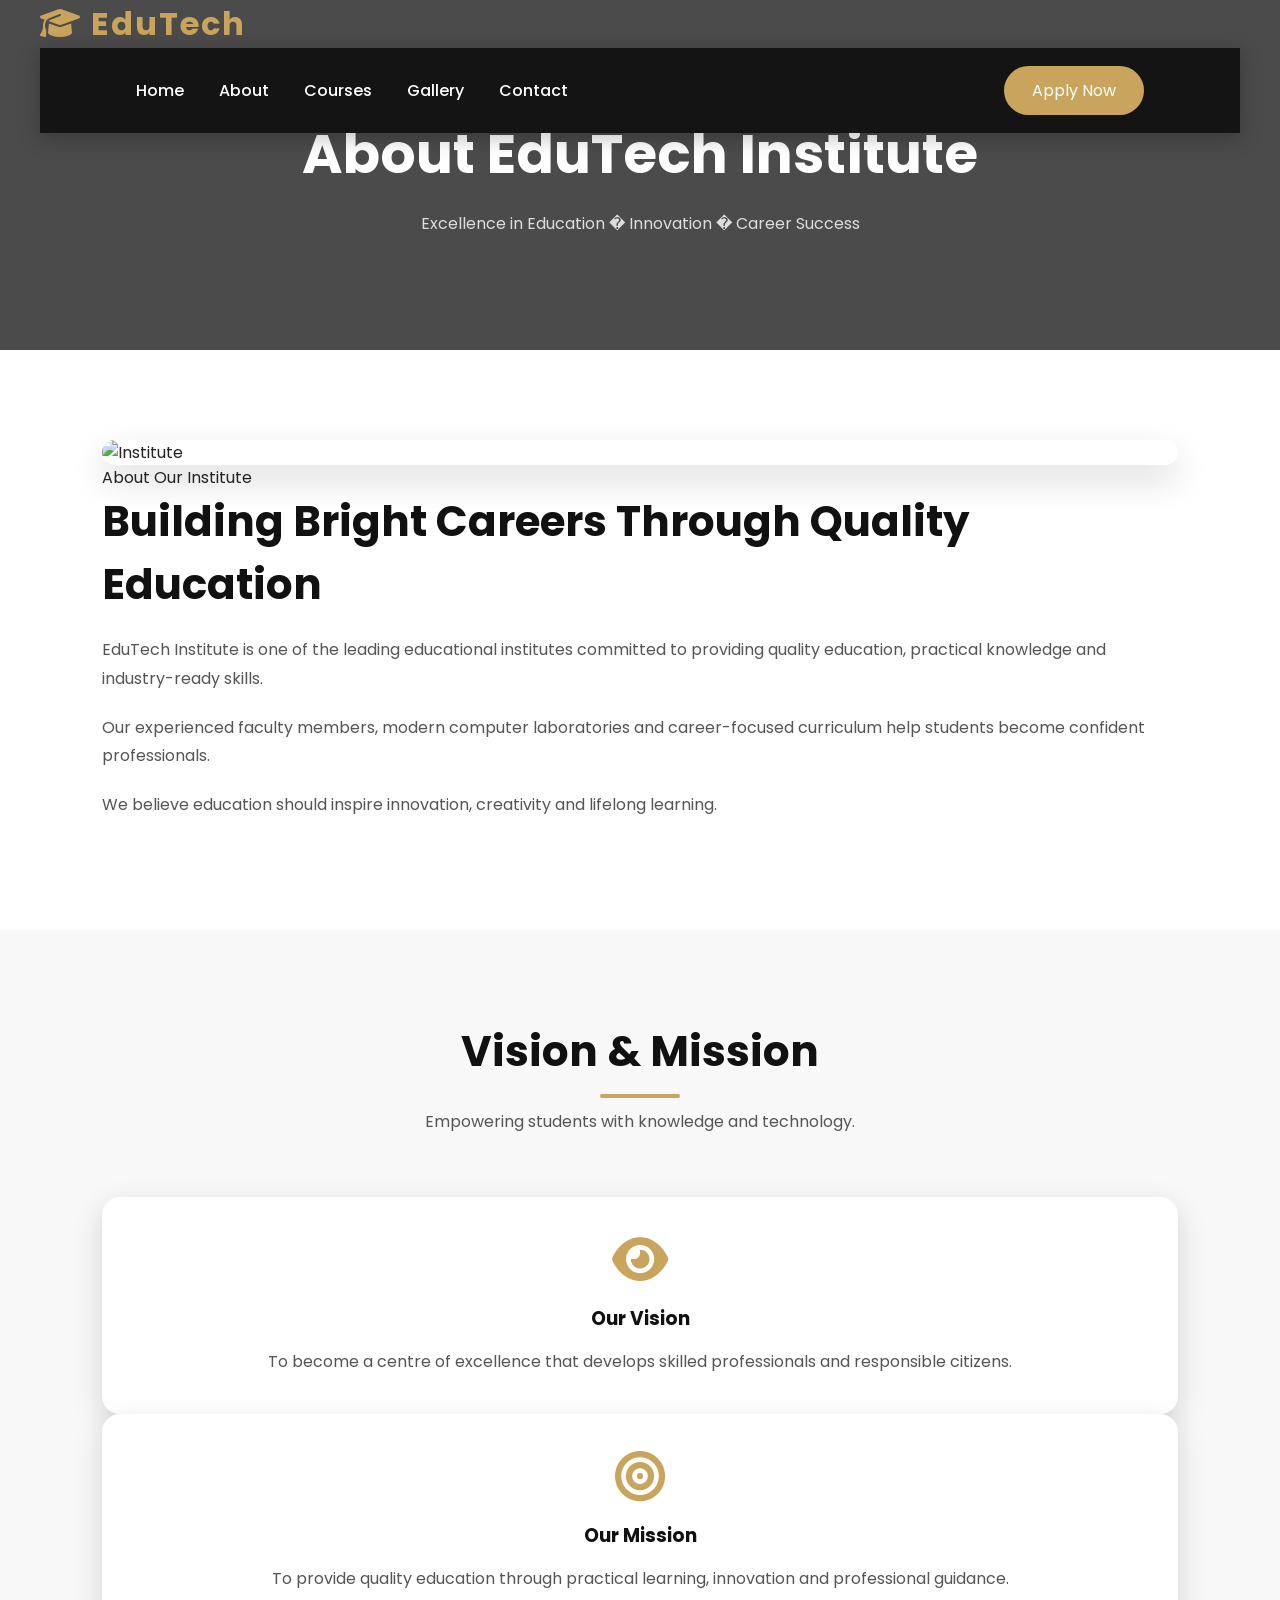
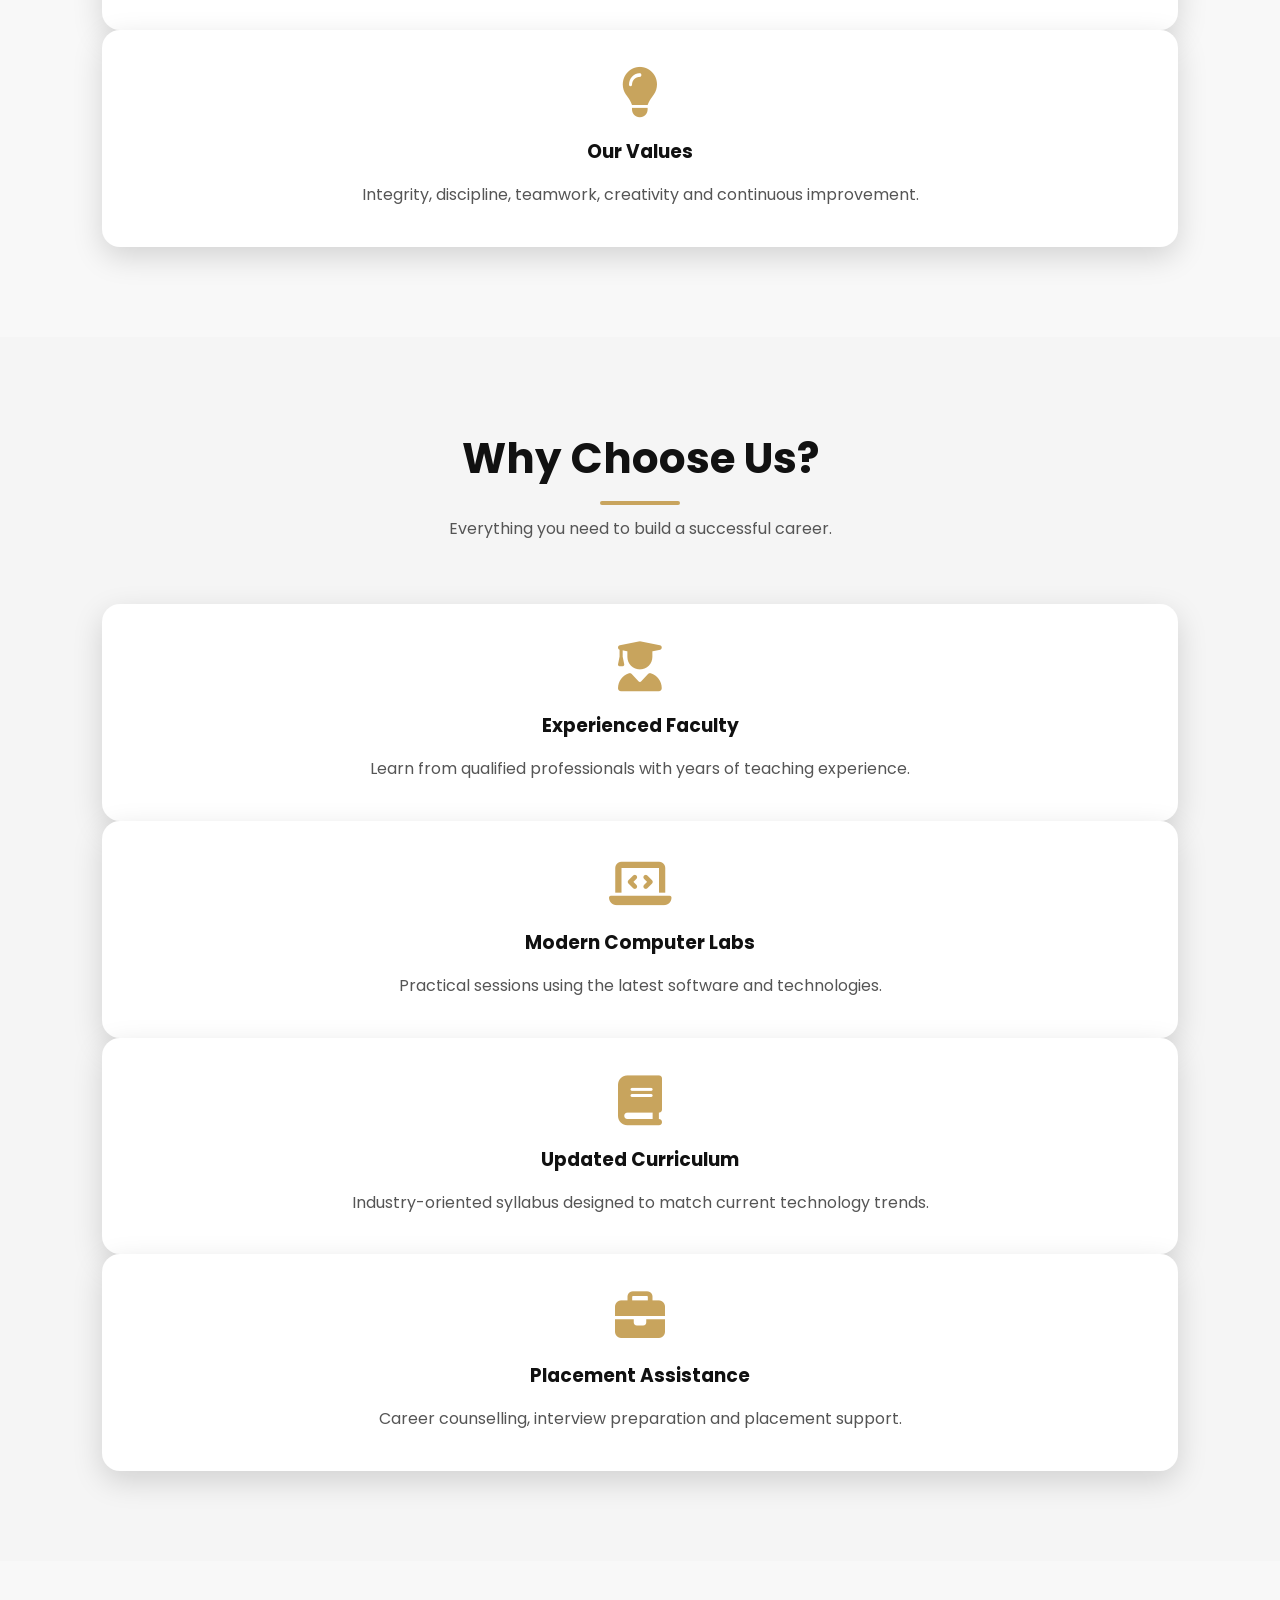
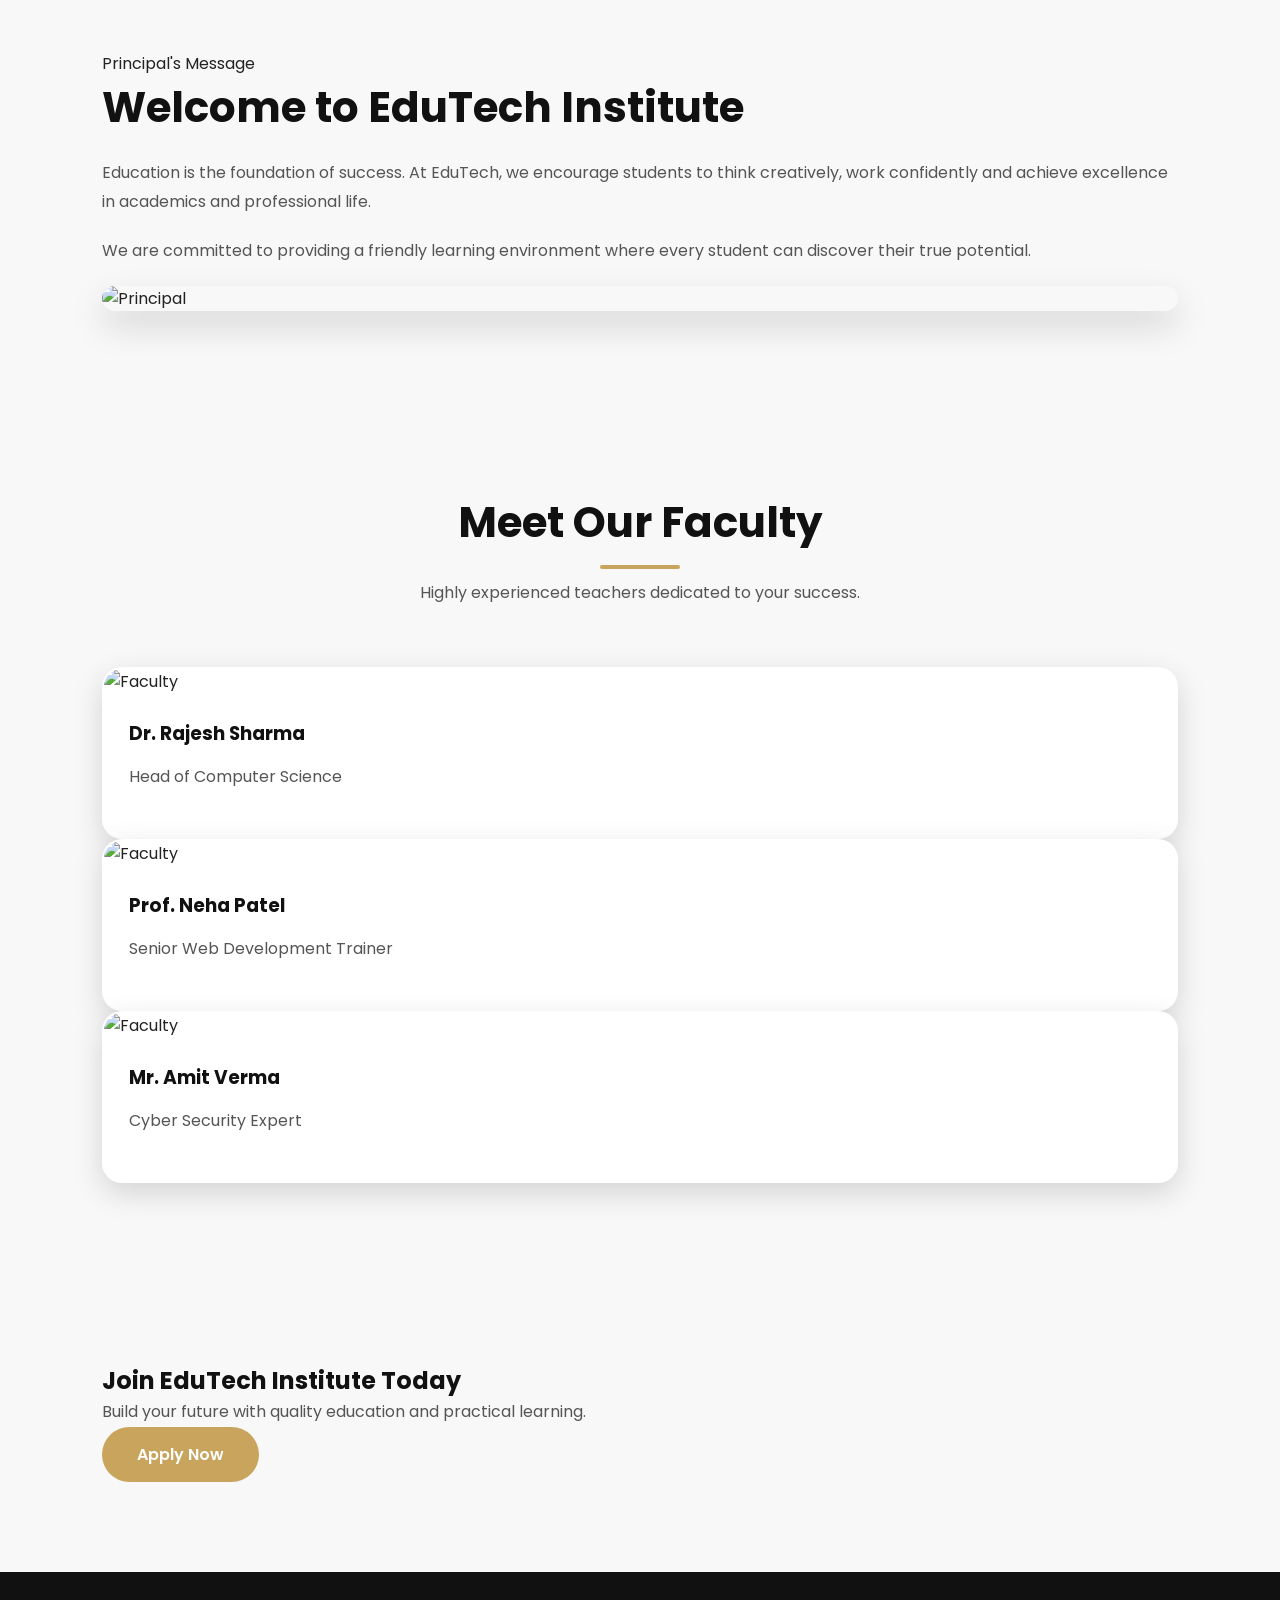
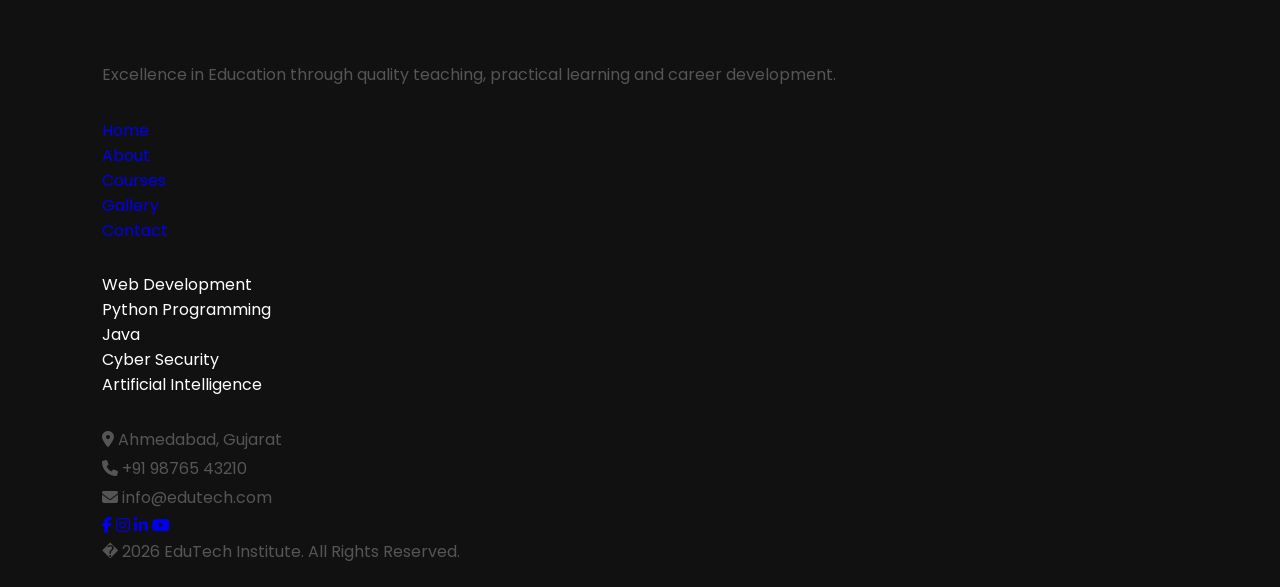
==== about.html @ 6fc7c14d "Add files via upload" ====
<!DOCTYPE html>
<html lang="en">

<head>
    <meta charset="UTF-8">
    <meta name="viewport" content="width=device-width, initial-scale=1.0">
    <title>About Us | EduTech Institute</title>

    <link rel="stylesheet" href="style.css">

    <link rel="stylesheet"
        href="https://cdnjs.cloudflare.com/ajax/libs/font-awesome/6.7.2/css/all.min.css">
</head>

<body>

    <!-- ================= HEADER ================= -->

    <header>

        <div class="container">

            <a href="index.html" class="logo">
                <i class="fa-solid fa-graduation-cap"></i>
                EduTech
            </a>

            <div class="menu-btn">
                <i class="fa-solid fa-bars"></i>
            </div>

            <nav class="navbar">

                <ul>

                    <li><a href="index.html">Home</a></li>

                    <li><a href="about.html" class="active">About</a></li>

                    <li><a href="courses.html">Courses</a></li>

                    <li><a href="gallery.html">Gallery</a></li>

                    <li><a href="contact.html">Contact</a></li>

                </ul>

                <a href="contact.html" class="apply-btn">
                    Apply Now
                </a>

            </nav>

        </div>

    </header>

    <!-- ================= PAGE HEADER ================= -->

    <section class="page-banner">

        <div class="container">

            <h1>About EduTech Institute</h1>

            <p>

                Excellence in Education � Innovation � Career Success

            </p>

        </div>

    </section>

    <!-- ================= ABOUT ================= -->

    <section class="about">

        <div class="container about-grid">

            <div class="about-image">

                <img src="https://images.unsplash.com/photo-1562774053-701939374585?w=900"
                    alt="Institute">

            </div>

            <div class="about-content">

                <span class="tag">

                    About Our Institute

                </span>

                <h2>

                    Building Bright Careers Through Quality Education

                </h2>

                <p>

                    EduTech Institute is one of the leading educational
                    institutes committed to providing quality education,
                    practical knowledge and industry-ready skills.

                </p>

                <p>

                    Our experienced faculty members, modern computer
                    laboratories and career-focused curriculum help
                    students become confident professionals.

                </p>

                <p>

                    We believe education should inspire innovation,
                    creativity and lifelong learning.

                </p>

            </div>

        </div>

    </section>

    <!-- ================= VISION MISSION ================= -->

    <section class="vision">

        <div class="container">

            <div class="title">

                <h2>Vision & Mission</h2>

                <p>

                    Empowering students with knowledge and technology.

                </p>

            </div>

            <div class="feature-grid">

                <div class="feature-card">

                    <i class="fa-solid fa-eye"></i>

                    <h3>Our Vision</h3>

                    <p>

                        To become a centre of excellence that develops
                        skilled professionals and responsible citizens.

                    </p>

                </div>

                <div class="feature-card">

                    <i class="fa-solid fa-bullseye"></i>

                    <h3>Our Mission</h3>

                    <p>

                        To provide quality education through practical
                        learning, innovation and professional guidance.

                    </p>

                </div>

                <div class="feature-card">

                    <i class="fa-solid fa-lightbulb"></i>

                    <h3>Our Values</h3>

                    <p>

                        Integrity, discipline, teamwork, creativity and
                        continuous improvement.

                    </p>

                </div>

            </div>

        </div>

    </section>

    <!-- ================= WHY CHOOSE US ================= -->

    <section class="features">

        <div class="container">

            <div class="title">

                <h2>Why Choose Us?</h2>

                <p>

                    Everything you need to build a successful career.

                </p>

            </div>

            <div class="feature-grid">

                <div class="feature-card">

                    <i class="fa-solid fa-user-graduate"></i>

                    <h3>Experienced Faculty</h3>

                    <p>

                        Learn from qualified professionals with years
                        of teaching experience.

                    </p>

                </div>

                <div class="feature-card">

                    <i class="fa-solid fa-laptop-code"></i>

                    <h3>Modern Computer Labs</h3>

                    <p>

                        Practical sessions using the latest software
                        and technologies.

                    </p>

                </div>

                <div class="feature-card">

                    <i class="fa-solid fa-book"></i>

                    <h3>Updated Curriculum</h3>

                    <p>

                        Industry-oriented syllabus designed to match
                        current technology trends.

                    </p>

                </div>

                <div class="feature-card">

                    <i class="fa-solid fa-briefcase"></i>

                    <h3>Placement Assistance</h3>

                    <p>

                        Career counselling, interview preparation and
                        placement support.

                    </p>

                </div>

            </div>

        </div>

    </section>

    <!-- ================= PRINCIPAL MESSAGE ================= -->

    <section class="principal">

        <div class="container about-grid">

            <div class="about-content">

                <span class="tag">

                    Principal's Message

                </span>

                <h2>

                    Welcome to EduTech Institute

                </h2>

                <p>

                    Education is the foundation of success. At EduTech,
                    we encourage students to think creatively, work
                    confidently and achieve excellence in academics and
                    professional life.

                </p>

                <p>

                    We are committed to providing a friendly learning
                    environment where every student can discover their
                    true potential.

                </p>

            </div>

            <div class="about-image">

                <img src="https://images.unsplash.com/photo-1560250097-0b93528c311a?w=900"
                    alt="Principal">

            </div>

        </div>

    </section>

    <!-- ================= FACULTY ================= -->

    <section class="faculty">

        <div class="container">

            <div class="title">

                <h2>Meet Our Faculty</h2>

                <p>

                    Highly experienced teachers dedicated to your
                    success.

                </p>

            </div>

            <div class="course-grid">

                <div class="course-card">

                    <img src="https://randomuser.me/api/portraits/men/41.jpg"
                        alt="Faculty">

                    <div class="course-content">

                        <h3>Dr. Rajesh Sharma</h3>

                        <p>

                            Head of Computer Science

                        </p>

                    </div>

                </div>

                <div class="course-card">

                    <img src="https://randomuser.me/api/portraits/women/44.jpg"
                        alt="Faculty">

                    <div class="course-content">

                        <h3>Prof. Neha Patel</h3>

                        <p>

                            Senior Web Development Trainer

                        </p>

                    </div>

                </div>

                <div class="course-card">

                    <img src="https://randomuser.me/api/portraits/men/29.jpg"
                        alt="Faculty">

                    <div class="course-content">

                        <h3>Mr. Amit Verma</h3>

                        <p>

                            Cyber Security Expert

                        </p>

                    </div>

                </div>

            </div>

        </div>

    </section>

    <!-- ================= CTA ================= -->

    <section class="cta">

        <div class="container">

            <h2>

                Join EduTech Institute Today

            </h2>

            <p>

                Build your future with quality education and practical
                learning.

            </p>

            <a href="contact.html" class="btn">

                Apply Now

            </a>

        </div>

    </section>

    <!-- ================= FOOTER ================= -->

    <footer>

        <div class="container footer-grid">

            <div>

                <h3>EduTech Institute</h3>

                <p>

                    Excellence in Education through quality teaching,
                    practical learning and career development.

                </p>

            </div>

            <div>

                <h3>Quick Links</h3>

                <ul>

                    <li><a href="index.html">Home</a></li>
                    <li><a href="about.html">About</a></li>
                    <li><a href="courses.html">Courses</a></li>
                    <li><a href="gallery.html">Gallery</a></li>
                    <li><a href="contact.html">Contact</a></li>

                </ul>

            </div>

            <div>

                <h3>Courses</h3>

                <ul>

                    <li>Web Development</li>
                    <li>Python Programming</li>
                    <li>Java</li>
                    <li>Cyber Security</li>
                    <li>Artificial Intelligence</li>

                </ul>

            </div>

            <div>

                <h3>Contact</h3>

                <p><i class="fa-solid fa-location-dot"></i> Ahmedabad, Gujarat</p>

                <p><i class="fa-solid fa-phone"></i> +91 98765 43210</p>

                <p><i class="fa-solid fa-envelope"></i> info@edutech.com</p>

                <div class="social">

                    <a href="#"><i class="fab fa-facebook-f"></i></a>

                    <a href="#"><i class="fab fa-instagram"></i></a>

                    <a href="#"><i class="fab fa-linkedin-in"></i></a>

                    <a href="#"><i class="fab fa-youtube"></i></a>

                </div>

            </div>

        </div>

        <div class="copyright">

            <p>

                � 2026 EduTech Institute. All Rights Reserved.

            </p>

        </div>

    </footer>

    <script src="js/script.js"></script>

</body>

</html>
---- style.css ----
/*=========================
 GOOGLE FONT
=========================*/
@import url('https://fonts.googleapis.com/css2?family=Poppins:wght@300;400;500;600;700;800&display=swap');

/*=========================
 ROOT COLORS
=========================*/

:root{

--gold:#C8A45D;
--dark-gold:#A8823F;
--black:#111111;
--dark:#1C1C1C;
--white:#ffffff;
--light:#f8f8f8;
--text:#555555;
--shadow:0 10px 30px rgba(0,0,0,.15);

}

/*=========================
 UNIVERSAL
=========================*/

*{
margin:0;
padding:0;
box-sizing:border-box;
font-family:'Poppins',sans-serif;
}

html{
scroll-behavior:smooth;
}

body{
background:var(--light);
color:#222;
overflow-x:hidden;
}

/*=========================
 CUSTOM SCROLLBAR
=========================*/

::-webkit-scrollbar{
width:10px;
}

::-webkit-scrollbar-track{
background:#eee;
}

::-webkit-scrollbar-thumb{
background:var(--gold);
border-radius:20px;
}

::-webkit-scrollbar-thumb:hover{
background:var(--dark-gold);
}

/*=========================
 COMMON
=========================*/

section{
padding:90px 8%;
}

.container{
width:100%;
max-width:1200px;
margin:auto;
}

img{
width:100%;
display:block;
}

a{
text-decoration:none;
}

ul{
list-style:none;
}

h1,h2,h3,h4{
color:var(--black);
}

p{
color:var(--text);
line-height:1.8;
}

/*=========================
 NAVBAR
=========================*/

header{

position:fixed;
top:0;
left:0;
width:100%;
z-index:999;

}

nav{

display:flex;
justify-content:space-between;
align-items:center;

padding:18px 8%;

background:rgba(17,17,17,.95);

backdrop-filter:blur(15px);

box-shadow:0 5px 20px rgba(0,0,0,.25);

}

.logo{

font-size:32px;
font-weight:700;
color:var(--gold);
letter-spacing:2px;

}

nav ul{

display:flex;
align-items:center;
gap:35px;

}

nav ul li a{

color:white;
font-size:16px;
font-weight:500;
position:relative;
transition:.4s;

}

nav ul li a::after{

content:"";

position:absolute;

left:0;
bottom:-6px;

width:0;

height:2px;

background:var(--gold);

transition:.4s;

}

nav ul li a:hover{

color:var(--gold);

}

nav ul li a:hover::after{

width:100%;

}

/*=========================
 APPLY BUTTON
=========================*/

.apply-btn{

background:var(--gold);

padding:12px 28px;

border-radius:30px;

color:white !important;

transition:.4s;

}

.apply-btn:hover{

background:var(--dark-gold);

transform:translateY(-4px);

}

/*=========================
 MOBILE MENU
=========================*/

#menu{
display:none;
}

.menu-btn{

display:none;

font-size:30px;

color:white;

cursor:pointer;

}

/*=========================
 HERO
=========================*/

.hero{

min-height:100vh;

display:flex;

justify-content:space-between;

align-items:center;

padding-top:120px;

background:linear-gradient(135deg,#111,#1d1d1d);

color:white;

}

.hero-content{

flex:1;

animation:left 1s;

}

.hero-content h1{

font-size:60px;

line-height:1.2;

margin-bottom:20px;

color:white;

}

.hero-content span{

color:var(--gold);

}

.hero-content p{

font-size:18px;

margin-bottom:35px;

color:#d8d8d8;

}

.hero-image{

flex:1;

text-align:center;

animation:right 1s;

}

.hero-image img{

max-width:520px;

border-radius:20px;

box-shadow:0 20px 40px rgba(0,0,0,.4);

}

/*=========================
 BUTTONS
=========================*/

.btn{

display:inline-block;

padding:15px 35px;

background:var(--gold);

color:white;

border-radius:50px;

font-weight:600;

transition:.4s;

}

.btn:hover{

background:var(--dark-gold);

transform:translateY(-5px);

box-shadow:0 15px 30px rgba(200,164,93,.4);

}

.btn-outline{

display:inline-block;

padding:15px 35px;

border:2px solid var(--gold);

color:var(--gold);

margin-left:15px;

border-radius:50px;

transition:.4s;

}

.btn-outline:hover{

background:var(--gold);

color:white;

}

/*=========================
 SECTION TITLE
=========================*/

.title{

text-align:center;

margin-bottom:60px;

}

.title h2{

font-size:42px;

position:relative;

display:inline-block;

}

.title h2::after{

content:"";

position:absolute;

left:50%;

transform:translateX(-50%);

bottom:-15px;

width:80px;

height:4px;

background:var(--gold);

border-radius:20px;

}

.title p{

margin-top:25px;

}

/*=========================
 ANIMATIONS
=========================*/

@keyframes left{

from{

opacity:0;
transform:translateX(-80px);

}

to{

opacity:1;
transform:translateX(0);

}

}

@keyframes right{

from{

opacity:0;
transform:translateX(80px);

}

to{

opacity:1;
transform:translateX(0);

}

}

/*=========================
 RESPONSIVE
=========================*/

@media(max-width:992px){

.hero{

flex-direction:column;
text-align:center;

}

.hero h1{

font-size:45px;

}

.hero-image{

margin-top:40px;

}

}

@media(max-width:768px){

.menu-btn{

display:block;

}

nav ul{

position:fixed;

top:80px;

left:-100%;

width:100%;

height:100vh;

background:#111;

display:flex;

flex-direction:column;

justify-content:center;

transition:.5s;

}

nav ul li{

margin:20px 0;

}

#menu:checked~ul{

left:0;

}

.hero h1{

font-size:38px;

}

.btn,
.btn-outline{

display:block;

margin:15px auto;

width:220px;

text-align:center;

}

}

@media(max-width:480px){

.hero h1{

font-size:30px;

}

.logo{

font-size:24px;

}

}
/*=========================
    ABOUT SECTION
=========================*/

.about{
    background:#fff;
}

.about-container{
    display:flex;
    justify-content:space-between;
    align-items:center;
    gap:60px;
    flex-wrap:wrap;
}

.about-image{
    flex:1;
}

.about-image img{
    width:100%;
    border-radius:20px;
    box-shadow:0 15px 35px rgba(0,0,0,.15);
    transition:.5s;
}

.about-image img:hover{
    transform:scale(1.03);
}

.about-content{
    flex:1;
}

.about-content h2{
    font-size:42px;
    margin-bottom:20px;
}

.about-content h3{
    color:var(--gold);
    margin-bottom:15px;
    font-size:22px;
}

.about-content p{
    margin-bottom:20px;
}

.about-list{
    margin-top:25px;
}

.about-list li{
    margin-bottom:15px;
    font-size:17px;
}

.about-list i{
    color:var(--gold);
    margin-right:10px;
}

/*=========================
    WHY CHOOSE US
=========================*/

.features{
    background:#f5f5f5;
}

.feature-container{
    display:grid;
    grid-template-columns:repeat(auto-fit,minmax(260px,1fr));
    gap:30px;
}

.feature-card{
    background:#fff;
    padding:35px;
    text-align:center;
    border-radius:18px;
    box-shadow:var(--shadow);
    transition:.4s;
    cursor:pointer;
}

.feature-card:hover{
    transform:translateY(-12px);
    background:#111;
}

.feature-card:hover h3,
.feature-card:hover p{
    color:white;
}

.feature-card:hover i{
    color:var(--gold);
}

.feature-card i{
    font-size:50px;
    color:var(--gold);
    margin-bottom:20px;
}

.feature-card h3{
    margin-bottom:15px;
    transition:.3s;
}

.feature-card p{
    transition:.3s;
}

/*=========================
    STATISTICS
=========================*/

.stats{
    background:linear-gradient(rgba(17,17,17,.92),
    rgba(17,17,17,.92)),
    url("images/campus.jpg") center/cover;
    color:white;
}

.stats-container{
    display:grid;
    grid-template-columns:repeat(auto-fit,minmax(200px,1fr));
    gap:30px;
    text-align:center;
}

.stat-box h2{
    font-size:55px;
    color:var(--gold);
}

.stat-box p{
    color:#ddd;
    font-size:18px;
}

/*=========================
    COURSES
=========================*/

.courses{
    background:#fff;
}

.course-container{
    display:grid;
    grid-template-columns:repeat(auto-fit,minmax(320px,1fr));
    gap:35px;
}

.course-card{
    background:white;
    border-radius:20px;
    overflow:hidden;
    box-shadow:var(--shadow);
    transition:.4s;
}

.course-card:hover{
    transform:translateY(-12px);
}

.course-image{
    overflow:hidden;
}

.course-image img{
    width:100%;
    transition:.5s;
}

.course-card:hover img{
    transform:scale(1.1);
}

.course-content{
    padding:25px;
}

.course-content h3{
    margin-bottom:15px;
}

.course-content p{
    margin-bottom:20px;
}

.course-footer{
    display:flex;
    justify-content:space-between;
    align-items:center;
}

.course-price{
    color:var(--gold);
    font-size:22px;
    font-weight:700;
}

.course-btn{
    background:var(--gold);
    color:white;
    padding:10px 20px;
    border-radius:30px;
    transition:.3s;
}

.course-btn:hover{
    background:var(--dark-gold);
}

/*=========================
      FACULTY
=========================*/

.faculty{
    background:#f8f8f8;
}

.faculty-container{
    display:grid;
    grid-template-columns:repeat(auto-fit,minmax(260px,1fr));
    gap:35px;
}

.faculty-card{
    background:white;
    border-radius:20px;
    overflow:hidden;
    box-shadow:var(--shadow);
    text-align:center;
    transition:.4s;
}

.faculty-card:hover{
    transform:translateY(-10px);
}

.faculty-card img{
    width:100%;
    height:320px;
    object-fit:cover;
}

.faculty-content{
    padding:25px;
}

.faculty-content h3{
    margin-bottom:8px;
}

.faculty-content span{
    color:var(--gold);
    display:block;
    margin-bottom:15px;
}

.social-icons{
    margin-top:15px;
}

.social-icons a{
    display:inline-block;
    width:40px;
    height:40px;
    line-height:40px;
    background:#111;
    color:white;
    border-radius:50%;
    margin:0 5px;
    transition:.3s;
}

.social-icons a:hover{
    background:var(--gold);
}

/*=========================
    RESPONSIVE
=========================*/

@media(max-width:992px){

.about-container{
    flex-direction:column;
    text-align:center;
}

.about-list{
    text-align:left;
    display:inline-block;
}

}

@media(max-width:768px){

.course-container,
.feature-container,
.faculty-container,
.stats-container{
    grid-template-columns:1fr;
}

.about-content h2{
    font-size:34px;
}

.stat-box h2{
    font-size:42px;
}

}
/*=========================
        GALLERY
=========================*/

.gallery{
    background:#fff;
}

.gallery-container{
    display:grid;
    grid-template-columns:repeat(auto-fit,minmax(280px,1fr));
    gap:25px;
}

.gallery-box{
    position:relative;
    overflow:hidden;
    border-radius:20px;
    box-shadow:var(--shadow);
}

.gallery-box img{
    width:100%;
    height:280px;
    object-fit:cover;
    transition:.5s;
}

.gallery-box:hover img{
    transform:scale(1.1);
}

.gallery-overlay{
    position:absolute;
    inset:0;
    background:rgba(17,17,17,.7);
    display:flex;
    justify-content:center;
    align-items:center;
    opacity:0;
    transition:.4s;
}

.gallery-box:hover .gallery-overlay{
    opacity:1;
}

.gallery-overlay h3{
    color:var(--gold);
    font-size:26px;
}

/*=========================
      TESTIMONIALS
=========================*/

.testimonials{
    background:#f8f8f8;
}

.testimonial-container{
    display:grid;
    grid-template-columns:repeat(auto-fit,minmax(320px,1fr));
    gap:30px;
}

.testimonial-card{
    background:white;
    padding:35px;
    border-radius:20px;
    box-shadow:var(--shadow);
    transition:.4s;
}

.testimonial-card:hover{
    transform:translateY(-10px);
}

.testimonial-card img{
    width:80px;
    height:80px;
    border-radius:50%;
    object-fit:cover;
    margin-bottom:20px;
}

.testimonial-card h3{
    margin-bottom:5px;
}

.testimonial-card span{
    color:var(--gold);
    font-size:14px;
}

.testimonial-card p{
    margin-top:20px;
}

.stars{
    color:gold;
    margin-top:15px;
}

/*=========================
       CONTACT
=========================*/

.contact{
    background:#fff;
}

.contact-container{
    display:grid;
    grid-template-columns:repeat(auto-fit,minmax(400px,1fr));
    gap:50px;
}

.contact-info h2{
    margin-bottom:20px;
}

.contact-info p{
    margin-bottom:15px;
}

.contact-info i{
    color:var(--gold);
    margin-right:10px;
}

.contact-form{
    background:#fff;
    padding:35px;
    border-radius:20px;
    box-shadow:var(--shadow);
}

.contact-form form{
    display:flex;
    flex-direction:column;
}

.contact-form input,
.contact-form textarea{

    width:100%;
    padding:15px;
    margin-bottom:20px;
    border:1px solid #ddd;
    border-radius:10px;
    outline:none;
    transition:.3s;

}

.contact-form input:focus,
.contact-form textarea:focus{

    border-color:var(--gold);

}

.contact-form textarea{

    resize:none;
    height:160px;

}

.contact-form button{

    border:none;
    cursor:pointer;

}

/*=========================
         FOOTER
=========================*/

footer{

    background:#111;
    color:white;
    padding:60px 8% 20px;

}

.footer-container{

    display:grid;
    grid-template-columns:repeat(auto-fit,minmax(250px,1fr));
    gap:40px;

}

.footer-box h3{

    color:var(--gold);
    margin-bottom:20px;

}

.footer-box p{

    color:#ccc;

}

.footer-box ul li{

    margin:12px 0;

}

.footer-box ul li a{

    color:#ccc;
    transition:.3s;

}

.footer-box ul li a:hover{

    color:var(--gold);

}

.footer-social{

    margin-top:20px;

}

.footer-social a{

    display:inline-block;
    width:42px;
    height:42px;
    line-height:42px;
    text-align:center;
    border-radius:50%;
    background:#222;
    color:white;
    margin-right:10px;
    transition:.4s;

}

.footer-social a:hover{

    background:var(--gold);

}

.footer-bottom{

    text-align:center;
    border-top:1px solid #333;
    padding-top:20px;
    margin-top:40px;

}

.footer-bottom p{

    color:#aaa;

}

/*=========================
    SCROLL TO TOP BUTTON
=========================*/

.top-btn{

    position:fixed;
    right:25px;
    bottom:25px;

    width:50px;
    height:50px;

    background:var(--gold);
    color:white;

    border-radius:50%;

    display:flex;
    justify-content:center;
    align-items:center;

    font-size:22px;

    cursor:pointer;

    box-shadow:0 10px 25px rgba(0,0,0,.3);

    transition:.4s;

    opacity:0;
    visibility:hidden;

}

.top-btn.active{

    opacity:1;
    visibility:visible;

}

.top-btn:hover{

    background:var(--dark-gold);
    transform:translateY(-5px);

}

/*=========================
     EXTRA EFFECTS
=========================*/

.card,
.feature-card,
.course-card,
.faculty-card,
.gallery-box,
.testimonial-card{

    transition:.4s;

}

.card:hover,
.feature-card:hover,
.course-card:hover,
.faculty-card:hover,
.gallery-box:hover,
.testimonial-card:hover{

    box-shadow:0 20px 40px rgba(0,0,0,.2);

}

/*=========================
      RESPONSIVE
=========================*/

@media(max-width:768px){

.contact-container,
.footer-container,
.gallery-container,
.testimonial-container{

    grid-template-columns:1fr;

}

.gallery-box img{

    height:230px;

}

.contact-form{

    padding:25px;

}

.footer{

    text-align:center;

}

.footer-social{

    justify-content:center;

}

}
/*====================================
        PRELOADER
====================================*/

#preloader{
    position:fixed;
    top:0;
    left:0;
    width:100%;
    height:100%;
    background:#111;
    display:flex;
    justify-content:center;
    align-items:center;
    z-index:9999;
}

.loader{
    width:70px;
    height:70px;
    border:6px solid #333;
    border-top:6px solid var(--gold);
    border-radius:50%;
    animation:spin 1s linear infinite;
}

@keyframes spin{
    100%{
        transform:rotate(360deg);
    }
}

/*====================================
      STICKY NAVBAR EFFECT
====================================*/

header.sticky{
    background:#111;
    box-shadow:0 8px 25px rgba(0,0,0,.25);
    transition:.4s;
}

/*====================================
        HERO IMAGE EFFECT
====================================*/

.hero-image img{
    animation:float 5s ease-in-out infinite;
}

@keyframes float{

    0%{
        transform:translateY(0);
    }

    50%{
        transform:translateY(-15px);
    }

    100%{
        transform:translateY(0);
    }

}

/*====================================
      SECTION FADE ANIMATION
====================================*/

.fade-up{
    opacity:0;
    transform:translateY(40px);
    transition:1s;
}

.fade-up.show{
    opacity:1;
    transform:translateY(0);
}

/*====================================
      IMAGE HOVER EFFECT
====================================*/

img{
    transition:.4s;
}

img:hover{
    filter:brightness(1.05);
}

/*====================================
      BUTTON GLOW
====================================*/

.btn:hover,
.course-btn:hover{

    box-shadow:
    0 0 15px rgba(200,164,93,.5),
    0 0 35px rgba(200,164,93,.3);

}

/*====================================
      CARD HOVER BORDER
====================================*/

.feature-card,
.course-card,
.faculty-card,
.testimonial-card{

    border:2px solid transparent;

}

.feature-card:hover,
.course-card:hover,
.faculty-card:hover,
.testimonial-card:hover{

    border-color:var(--gold);

}

/*====================================
       INPUT EFFECT
====================================*/

input,
textarea{

    transition:.3s;

}

input:focus,
textarea:focus{

    box-shadow:0 0 10px rgba(200,164,93,.3);

}

/*====================================
      TEXT SELECTION
====================================*/

::selection{

    background:var(--gold);
    color:white;

}

/*====================================
      SIMPLE UTILITIES
====================================*/

.text-center{
    text-align:center;
}

.mt-20{
    margin-top:20px;
}

.mt-40{
    margin-top:40px;
}

.mb-20{
    margin-bottom:20px;
}

.mb-40{
    margin-bottom:40px;
}

.pt-80{
    padding-top:80px;
}

.pb-80{
    padding-bottom:80px;
}

/*====================================
      PAGE BANNER
====================================*/

.page-banner{

    height:350px;

    display:flex;

    justify-content:center;

    align-items:center;

    text-align:center;

    background:linear-gradient(rgba(17,17,17,.75),
    rgba(17,17,17,.75)),
    url("images/banner.jpg") center/cover;

}

.page-banner h1{

    color:white;
    font-size:55px;

}

.page-banner p{

    color:#ddd;
    margin-top:15px;

}

/*====================================
      TABLE STYLE
====================================*/

table{

    width:100%;
    border-collapse:collapse;

}

table th{

    background:var(--gold);
    color:white;
    padding:15px;

}

table td{

    padding:15px;
    border:1px solid #ddd;

}

/*====================================
      LIST STYLE
====================================*/

ul.check-list li{

    margin:12px 0;

}

ul.check-list li::before{

    content:"?";
    color:var(--gold);
    margin-right:10px;

}

/*====================================
      RESPONSIVE
====================================*/

@media(max-width:992px){

.page-banner h1{
    font-size:42px;
}

}

@media(max-width:768px){

.hero{
    padding:120px 6% 60px;
}

.hero-content h1{
    font-size:34px;
}

.title h2{
    font-size:32px;
}

.page-banner{
    height:250px;
}

.page-banner h1{
    font-size:34px;
}

.logo{
    font-size:24px;
}

}

@media(max-width:480px){

.hero-content h1{
    font-size:28px;
}

.btn,
.btn-outline{
    width:100%;
}

.page-banner h1{
    font-size:28px;
}

}
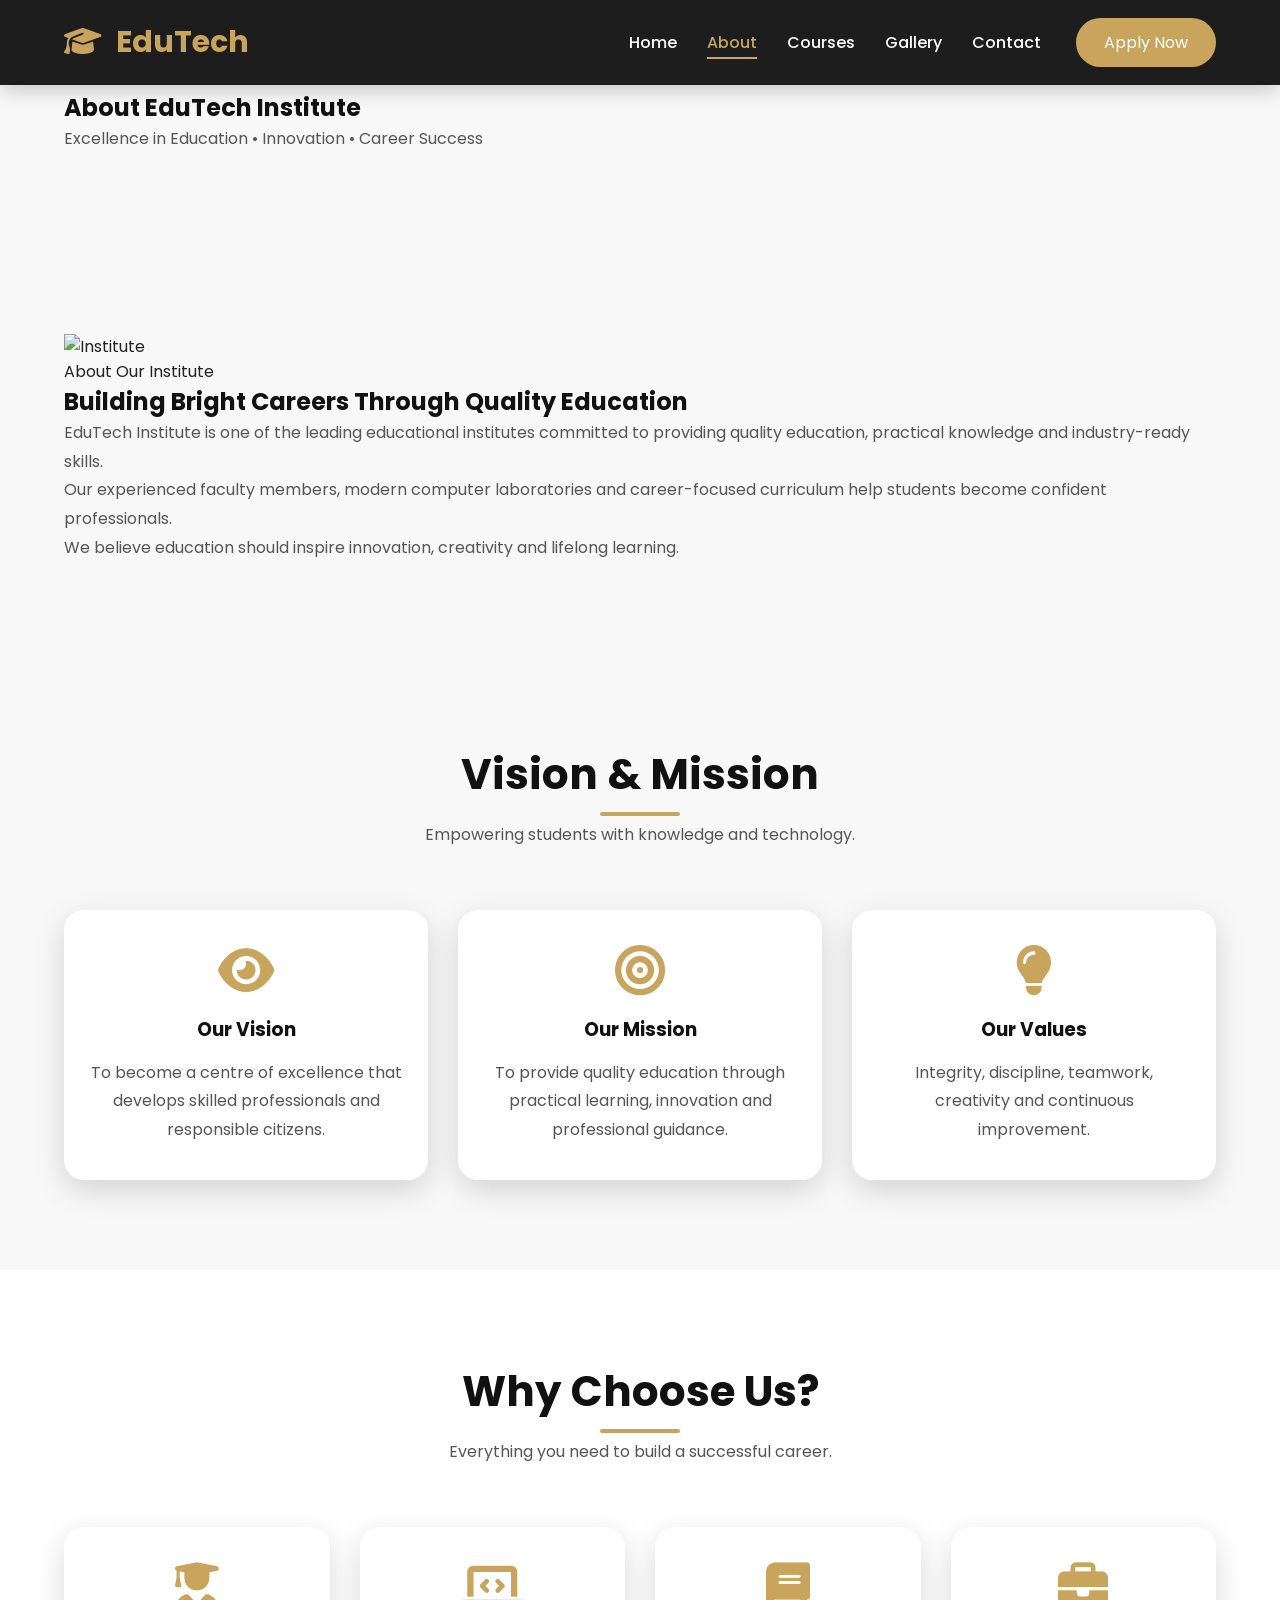
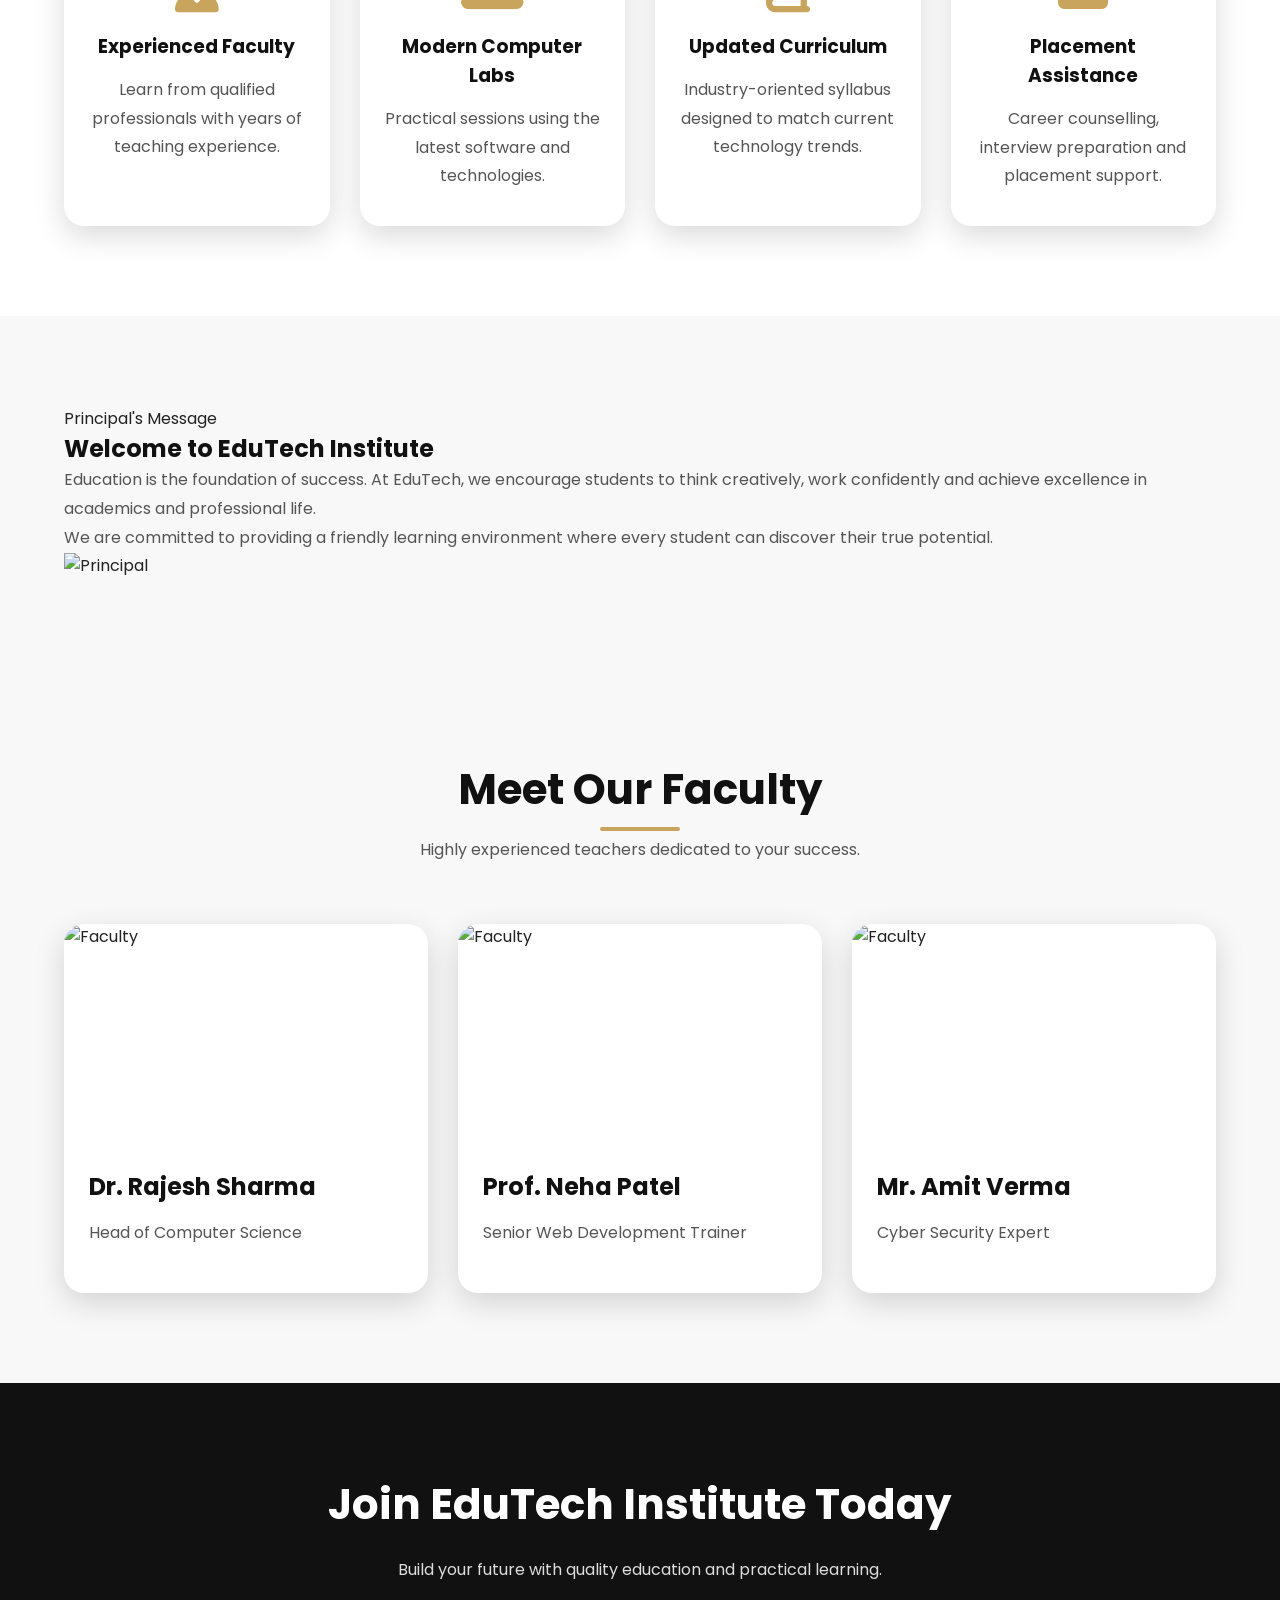
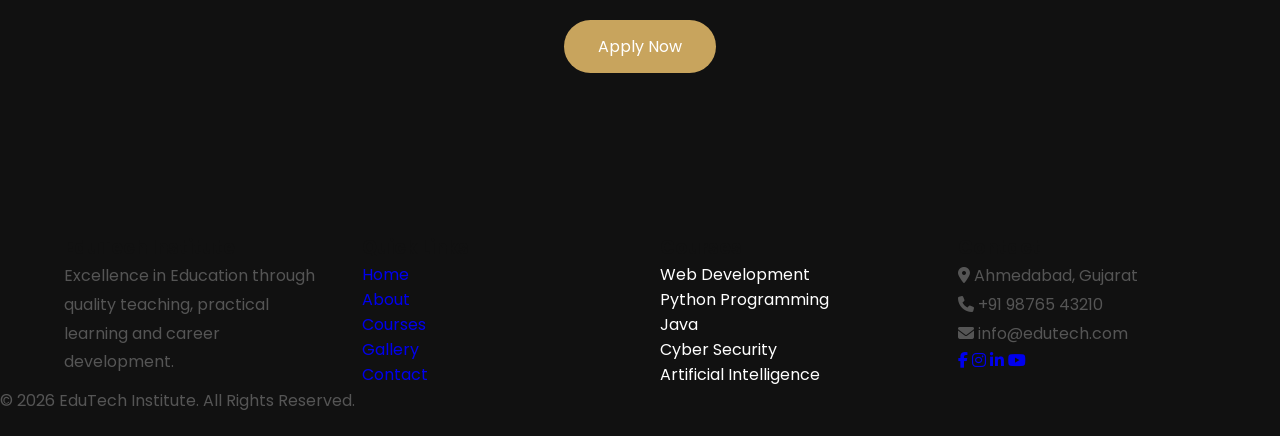
==== commit f565821f: "Update about.html" ====
--- a/about.html
+++ b/about.html
@@ -1,6 +1,5 @@
 <!DOCTYPE html>
 <html lang="en">
-
 <head>
     <meta charset="UTF-8">
     <meta name="viewport" content="width=device-width, initial-scale=1.0">
@@ -65,7 +64,7 @@
 
             <p>
 
-                Excellence in Education � Innovation � Career Success
+                Excellence in Education • Innovation • Career Success
 
             </p>
 
@@ -530,7 +529,7 @@
 
             <p>
 
-                � 2026 EduTech Institute. All Rights Reserved.
+                © 2026 EduTech Institute. All Rights Reserved.
 
             </p>
 
@@ -542,4 +541,4 @@
 
 </body>
 
-</html>+</html>
--- a/style.css
+++ b/style.css
@@ -4,705 +4,383 @@
 @import url('https://fonts.googleapis.com/css2?family=Poppins:wght@300;400;500;600;700;800&display=swap');
 
 /*=========================
- ROOT COLORS
-=========================*/
-
+ ROOT
+=========================*/
 :root{
-
---gold:#C8A45D;
---dark-gold:#A8823F;
---black:#111111;
---dark:#1C1C1C;
---white:#ffffff;
---light:#f8f8f8;
---text:#555555;
---shadow:0 10px 30px rgba(0,0,0,.15);
-
-}
-
-/*=========================
- UNIVERSAL
-=========================*/
-
+    --gold:#C8A45D;
+    --dark-gold:#A8823F;
+    --black:#111111;
+    --white:#ffffff;
+    --light:#f8f8f8;
+    --text:#555555;
+    --shadow:0 10px 30px rgba(0,0,0,.15);
+}
+
+/*=========================
+ RESET
+=========================*/
 *{
-margin:0;
-padding:0;
-box-sizing:border-box;
-font-family:'Poppins',sans-serif;
+    margin:0;
+    padding:0;
+    box-sizing:border-box;
+    font-family:'Poppins',sans-serif;
 }
 
 html{
-scroll-behavior:smooth;
+    scroll-behavior:smooth;
 }
 
 body{
-background:var(--light);
-color:#222;
-overflow-x:hidden;
-}
-
-/*=========================
- CUSTOM SCROLLBAR
+    background:var(--light);
+    color:#222;
+    overflow-x:hidden;
+}
+
+img{
+    width:100%;
+    display:block;
+}
+
+a{
+    text-decoration:none;
+}
+
+ul{
+    list-style:none;
+}
+
+.container{
+    width:90%;
+    max-width:1200px;
+    margin:auto;
+}
+
+section{
+    padding:90px 0;
+}
+
+h1,h2,h3,h4{
+    color:var(--black);
+}
+
+p{
+    color:var(--text);
+    line-height:1.8;
+}
+
+/*=========================
+ SCROLLBAR
 =========================*/
 
 ::-webkit-scrollbar{
-width:10px;
+    width:10px;
 }
 
 ::-webkit-scrollbar-track{
-background:#eee;
+    background:#eee;
 }
 
 ::-webkit-scrollbar-thumb{
-background:var(--gold);
-border-radius:20px;
+    background:var(--gold);
 }
 
 ::-webkit-scrollbar-thumb:hover{
-background:var(--dark-gold);
-}
-
-/*=========================
- COMMON
-=========================*/
-
-section{
-padding:90px 8%;
-}
-
-.container{
-width:100%;
-max-width:1200px;
-margin:auto;
-}
-
-img{
-width:100%;
-display:block;
-}
-
-a{
-text-decoration:none;
-}
-
-ul{
-list-style:none;
-}
-
-h1,h2,h3,h4{
-color:var(--black);
-}
-
-p{
-color:var(--text);
-line-height:1.8;
-}
-
-/*=========================
- NAVBAR
+    background:var(--dark-gold);
+}
+
+/*=========================
+ HEADER
 =========================*/
 
 header{
-
-position:fixed;
-top:0;
-left:0;
-width:100%;
-z-index:999;
-
-}
-
-nav{
-
-display:flex;
-justify-content:space-between;
-align-items:center;
-
-padding:18px 8%;
-
-background:rgba(17,17,17,.95);
-
-backdrop-filter:blur(15px);
-
-box-shadow:0 5px 20px rgba(0,0,0,.25);
-
-}
-
-.logo{
-
-font-size:32px;
-font-weight:700;
-color:var(--gold);
-letter-spacing:2px;
-
-}
-
-nav ul{
-
-display:flex;
-align-items:center;
-gap:35px;
-
-}
-
-nav ul li a{
-
-color:white;
-font-size:16px;
-font-weight:500;
-position:relative;
-transition:.4s;
-
-}
-
-nav ul li a::after{
-
-content:"";
-
-position:absolute;
-
-left:0;
-bottom:-6px;
-
-width:0;
-
-height:2px;
-
-background:var(--gold);
-
-transition:.4s;
-
-}
-
-nav ul li a:hover{
-
-color:var(--gold);
-
-}
-
-nav ul li a:hover::after{
-
-width:100%;
-
-}
-
-/*=========================
- APPLY BUTTON
-=========================*/
-
-.apply-btn{
-
-background:var(--gold);
-
-padding:12px 28px;
-
-border-radius:30px;
-
-color:white !important;
-
-transition:.4s;
-
-}
-
-.apply-btn:hover{
-
-background:var(--dark-gold);
-
-transform:translateY(-4px);
-
-}
-
-/*=========================
- MOBILE MENU
-=========================*/
-
-#menu{
-display:none;
-}
-
-.menu-btn{
-
-display:none;
-
-font-size:30px;
-
-color:white;
-
-cursor:pointer;
-
-}
-
-/*=========================
- HERO
-=========================*/
-
-.hero{
-
-min-height:100vh;
-
-display:flex;
-
-justify-content:space-between;
-
-align-items:center;
-
-padding-top:120px;
-
-background:linear-gradient(135deg,#111,#1d1d1d);
-
-color:white;
-
-}
-
-.hero-content{
-
-flex:1;
-
-animation:left 1s;
-
-}
-
-.hero-content h1{
-
-font-size:60px;
-
-line-height:1.2;
-
-margin-bottom:20px;
-
-color:white;
-
-}
-
-.hero-content span{
-
-color:var(--gold);
-
-}
-
-.hero-content p{
-
-font-size:18px;
-
-margin-bottom:35px;
-
-color:#d8d8d8;
-
-}
-
-.hero-image{
-
-flex:1;
-
-text-align:center;
-
-animation:right 1s;
-
-}
-
-.hero-image img{
-
-max-width:520px;
-
-border-radius:20px;
-
-box-shadow:0 20px 40px rgba(0,0,0,.4);
-
-}
-
-/*=========================
- BUTTONS
-=========================*/
-
-.btn{
-
-display:inline-block;
-
-padding:15px 35px;
-
-background:var(--gold);
-
-color:white;
-
-border-radius:50px;
-
-font-weight:600;
-
-transition:.4s;
-
-}
-
-.btn:hover{
-
-background:var(--dark-gold);
-
-transform:translateY(-5px);
-
-box-shadow:0 15px 30px rgba(200,164,93,.4);
-
-}
-
-.btn-outline{
-
-display:inline-block;
-
-padding:15px 35px;
-
-border:2px solid var(--gold);
-
-color:var(--gold);
-
-margin-left:15px;
-
-border-radius:50px;
-
-transition:.4s;
-
-}
-
-.btn-outline:hover{
-
-background:var(--gold);
-
-color:white;
-
-}
-
-/*=========================
- SECTION TITLE
-=========================*/
-
-.title{
-
-text-align:center;
-
-margin-bottom:60px;
-
-}
-
-.title h2{
-
-font-size:42px;
-
-position:relative;
-
-display:inline-block;
-
-}
-
-.title h2::after{
-
-content:"";
-
-position:absolute;
-
-left:50%;
-
-transform:translateX(-50%);
-
-bottom:-15px;
-
-width:80px;
-
-height:4px;
-
-background:var(--gold);
-
-border-radius:20px;
-
-}
-
-.title p{
-
-margin-top:25px;
-
-}
-
-/*=========================
- ANIMATIONS
-=========================*/
-
-@keyframes left{
-
-from{
-
-opacity:0;
-transform:translateX(-80px);
-
-}
-
-to{
-
-opacity:1;
-transform:translateX(0);
-
-}
-
-}
-
-@keyframes right{
-
-from{
-
-opacity:0;
-transform:translateX(80px);
-
-}
-
-to{
-
-opacity:1;
-transform:translateX(0);
-
-}
-
-}
-
-/*=========================
- RESPONSIVE
-=========================*/
-
-@media(max-width:992px){
-
-.hero{
-
-flex-direction:column;
-text-align:center;
-
-}
-
-.hero h1{
-
-font-size:45px;
-
-}
-
-.hero-image{
-
-margin-top:40px;
-
-}
-
-}
-
-@media(max-width:768px){
-
-.menu-btn{
-
-display:block;
-
-}
-
-nav ul{
-
-position:fixed;
-
-top:80px;
-
-left:-100%;
-
-width:100%;
-
-height:100vh;
-
-background:#111;
-
-display:flex;
-
-flex-direction:column;
-
-justify-content:center;
-
-transition:.5s;
-
-}
-
-nav ul li{
-
-margin:20px 0;
-
-}
-
-#menu:checked~ul{
-
-left:0;
-
-}
-
-.hero h1{
-
-font-size:38px;
-
-}
-
-.btn,
-.btn-outline{
-
-display:block;
-
-margin:15px auto;
-
-width:220px;
-
-text-align:center;
-
-}
-
-}
-
-@media(max-width:480px){
-
-.hero h1{
-
-font-size:30px;
-
-}
-
-.logo{
-
-font-size:24px;
-
-}
-
-}
-/*=========================
-    ABOUT SECTION
-=========================*/
-
-.about{
-    background:#fff;
-}
-
-.about-container{
+    position:fixed;
+    top:0;
+    left:0;
+    width:100%;
+    z-index:1000;
+    background:rgba(17,17,17,.95);
+    backdrop-filter:blur(15px);
+    box-shadow:0 5px 20px rgba(0,0,0,.2);
+}
+
+header .container{
     display:flex;
     justify-content:space-between;
     align-items:center;
+    padding:18px 0;
+}
+
+/*=========================
+ LOGO
+=========================*/
+
+.logo{
+    font-size:30px;
+    color:var(--gold);
+    font-weight:700;
+}
+
+.logo i{
+    margin-right:8px;
+}
+
+/*=========================
+ NAVBAR
+=========================*/
+
+.navbar{
+    display:flex;
+    align-items:center;
+    gap:35px;
+}
+
+.navbar ul{
+    display:flex;
+    gap:30px;
+}
+
+.navbar ul li a{
+    color:#fff;
+    font-size:16px;
+    font-weight:500;
+    transition:.3s;
+    position:relative;
+}
+
+.navbar ul li a::after{
+    content:"";
+    position:absolute;
+    left:0;
+    bottom:-5px;
+    width:0;
+    height:2px;
+    background:var(--gold);
+    transition:.3s;
+}
+
+.navbar ul li a:hover::after,
+.navbar ul li a.active::after{
+    width:100%;
+}
+
+.navbar ul li a:hover,
+.navbar ul li a.active{
+    color:var(--gold);
+}
+
+/*=========================
+ APPLY BUTTON
+=========================*/
+
+.apply-btn{
+    padding:12px 28px;
+    background:var(--gold);
+    color:#fff;
+    border-radius:40px;
+    transition:.3s;
+}
+
+.apply-btn:hover{
+    background:var(--dark-gold);
+}
+
+/*=========================
+ MENU BUTTON
+=========================*/
+
+.menu-btn{
+    display:none;
+    font-size:30px;
+    color:#fff;
+    cursor:pointer;
+}
+
+/*=========================
+ HERO
+=========================*/
+
+.hero{
+    min-height:100vh;
+    background:#111;
+    display:flex;
+    align-items:center;
+    padding-top:120px;
+}
+
+.hero-grid{
+    display:grid;
+    grid-template-columns:repeat(2,1fr);
+    align-items:center;
     gap:60px;
-    flex-wrap:wrap;
-}
-
-.about-image{
-    flex:1;
-}
-
-.about-image img{
-    width:100%;
+}
+
+.hero-content .tag{
+    display:inline-block;
+    color:var(--gold);
+    margin-bottom:20px;
+    font-weight:600;
+}
+
+.hero-content h1{
+    font-size:58px;
+    color:#fff;
+    line-height:1.2;
+    margin-bottom:20px;
+}
+
+.hero-content h1 span{
+    color:var(--gold);
+}
+
+.hero-content p{
+    color:#ddd;
+    margin-bottom:35px;
+    font-size:18px;
+}
+
+.hero-image img{
     border-radius:20px;
-    box-shadow:0 15px 35px rgba(0,0,0,.15);
-    transition:.5s;
-}
-
-.about-image img:hover{
-    transform:scale(1.03);
-}
-
-.about-content{
-    flex:1;
-}
-
-.about-content h2{
+    box-shadow:var(--shadow);
+}
+
+/*=========================
+ BUTTONS
+=========================*/
+
+.btn{
+    display:inline-block;
+    padding:14px 34px;
+    background:var(--gold);
+    color:#fff;
+    border-radius:40px;
+    transition:.3s;
+}
+
+.btn:hover{
+    background:var(--dark-gold);
+}
+
+.btn-outline{
+    display:inline-block;
+    padding:14px 34px;
+    border:2px solid var(--gold);
+    color:var(--gold);
+    margin-left:15px;
+    border-radius:40px;
+    transition:.3s;
+}
+
+.btn-outline:hover{
+    background:var(--gold);
+    color:#fff;
+}
+
+/*=========================
+ SECTION TITLE
+=========================*/
+
+.title{
+    text-align:center;
+    margin-bottom:60px;
+}
+
+.title h2{
     font-size:42px;
-    margin-bottom:20px;
-}
-
-.about-content h3{
-    color:var(--gold);
+    color:var(--black);
     margin-bottom:15px;
-    font-size:22px;
-}
-
-.about-content p{
-    margin-bottom:20px;
-}
-
-.about-list{
-    margin-top:25px;
-}
-
-.about-list li{
-    margin-bottom:15px;
-    font-size:17px;
-}
-
-.about-list i{
-    color:var(--gold);
-    margin-right:10px;
-}
-
-/*=========================
-    WHY CHOOSE US
+    position:relative;
+    display:inline-block;
+}
+
+.title h2::after{
+    content:"";
+    position:absolute;
+    left:50%;
+    transform:translateX(-50%);
+    bottom:-10px;
+    width:80px;
+    height:4px;
+    background:var(--gold);
+    border-radius:20px;
+}
+
+.title p{
+    max-width:700px;
+    margin:auto;
+}
+
+/*=========================
+ FEATURES
 =========================*/
 
 .features{
-    background:#f5f5f5;
-}
-
-.feature-container{
+    background:#fff;
+}
+
+.feature-grid{
     display:grid;
-    grid-template-columns:repeat(auto-fit,minmax(260px,1fr));
+    grid-template-columns:repeat(auto-fit,minmax(250px,1fr));
     gap:30px;
 }
 
 .feature-card{
     background:#fff;
-    padding:35px;
-    text-align:center;
-    border-radius:18px;
+    padding:35px 25px;
+    text-align:center;
+    border-radius:20px;
     box-shadow:var(--shadow);
     transition:.4s;
-    cursor:pointer;
 }
 
 .feature-card:hover{
-    transform:translateY(-12px);
+    transform:translateY(-10px);
     background:#111;
+}
+
+.feature-card i{
+    font-size:50px;
+    color:var(--gold);
+    margin-bottom:20px;
+}
+
+.feature-card h3{
+    margin-bottom:15px;
+    transition:.3s;
+}
+
+.feature-card p{
+    transition:.3s;
 }
 
 .feature-card:hover h3,
 .feature-card:hover p{
-    color:white;
-}
-
-.feature-card:hover i{
-    color:var(--gold);
-}
-
-.feature-card i{
-    font-size:50px;
-    color:var(--gold);
-    margin-bottom:20px;
-}
-
-.feature-card h3{
-    margin-bottom:15px;
-    transition:.3s;
-}
-
-.feature-card p{
-    transition:.3s;
-}
-
-/*=========================
-    STATISTICS
+    color:#fff;
+}
+
+/*=========================
+ STATS
 =========================*/
 
 .stats{
-    background:linear-gradient(rgba(17,17,17,.92),
-    rgba(17,17,17,.92)),
-    url("images/campus.jpg") center/cover;
-    color:white;
-}
-
-.stats-container{
+    background:linear-gradient(rgba(17,17,17,.9),rgba(17,17,17,.9));
+    color:#fff;
+}
+
+.stats-grid{
     display:grid;
-    grid-template-columns:repeat(auto-fit,minmax(200px,1fr));
+    grid-template-columns:repeat(auto-fit,minmax(220px,1fr));
     gap:30px;
     text-align:center;
 }
 
+.stat-box{
+    padding:25px;
+}
+
 .stat-box h2{
+    color:var(--gold);
     font-size:55px;
-    color:var(--gold);
+    margin-bottom:10px;
 }
 
 .stat-box p{
@@ -711,21 +389,101 @@
 }
 
 /*=========================
-    COURSES
-=========================*/
-
-.courses{
+ MOBILE NAVIGATION
+=========================*/
+
+@media(max-width:768px){
+
+.menu-btn{
+    display:block;
+}
+
+.navbar{
+    position:fixed;
+    top:80px;
+    left:-100%;
+    width:100%;
+    background:#111;
+    flex-direction:column;
+    align-items:center;
+    padding:40px 0;
+    transition:.4s;
+}
+
+.navbar.active{
+    left:0;
+}
+
+.navbar ul{
+    flex-direction:column;
+    gap:25px;
+}
+
+.apply-btn{
+    margin-top:25px;
+}
+
+.hero-grid{
+    grid-template-columns:1fr;
+    text-align:center;
+}
+
+.hero-content h1{
+    font-size:40px;
+}
+
+.hero-image{
+    margin-top:40px;
+}
+
+.btn,
+.btn-outline{
+    display:block;
+    width:220px;
+    margin:15px auto;
+}
+
+}
+
+/*=========================
+ SMALL DEVICES
+=========================*/
+
+@media(max-width:576px){
+
+.logo{
+    font-size:24px;
+}
+
+.hero-content h1{
+    font-size:32px;
+}
+
+.title h2{
+    font-size:32px;
+}
+
+.hero{
+    padding-top:110px;
+}
+
+}
+/*=========================
+    COURSES SECTION
+=========================*/
+
+.courses-home{
+    background:#ffffff;
+}
+
+.course-grid{
+    display:grid;
+    grid-template-columns:repeat(auto-fit,minmax(280px,1fr));
+    gap:30px;
+}
+
+.course-card{
     background:#fff;
-}
-
-.course-container{
-    display:grid;
-    grid-template-columns:repeat(auto-fit,minmax(320px,1fr));
-    gap:35px;
-}
-
-.course-card{
-    background:white;
     border-radius:20px;
     overflow:hidden;
     box-shadow:var(--shadow);
@@ -736,17 +494,14 @@
     transform:translateY(-12px);
 }
 
-.course-image{
-    overflow:hidden;
-}
-
-.course-image img{
-    width:100%;
+.course-card img{
+    height:220px;
+    object-fit:cover;
     transition:.5s;
 }
 
 .course-card:hover img{
-    transform:scale(1.1);
+    transform:scale(1.08);
 }
 
 .course-content{
@@ -755,540 +510,245 @@
 
 .course-content h3{
     margin-bottom:15px;
+    font-size:24px;
 }
 
 .course-content p{
     margin-bottom:20px;
 }
 
-.course-footer{
+.read-btn{
+    display:inline-block;
+    padding:12px 25px;
+    background:var(--gold);
+    color:#fff;
+    border-radius:30px;
+    transition:.3s;
+}
+
+.read-btn:hover{
+    background:var(--dark-gold);
+}
+
+/*=========================
+    TESTIMONIALS
+=========================*/
+
+.testimonials{
+    background:#f8f8f8;
+}
+
+.testimonial-grid{
+    display:grid;
+    grid-template-columns:repeat(auto-fit,minmax(300px,1fr));
+    gap:30px;
+}
+
+.testimonial-card{
+    background:#fff;
+    padding:30px;
+    border-radius:20px;
+    text-align:center;
+    box-shadow:var(--shadow);
+    transition:.4s;
+}
+
+.testimonial-card:hover{
+    transform:translateY(-10px);
+}
+
+.testimonial-card img{
+    width:90px;
+    height:90px;
+    border-radius:50%;
+    object-fit:cover;
+    margin:0 auto 20px;
+}
+
+.testimonial-card h3{
+    margin-bottom:5px;
+}
+
+.testimonial-card span{
+    color:var(--gold);
+    font-size:15px;
+}
+
+.testimonial-card p{
+    margin-top:20px;
+}
+
+/*=========================
+    CALL TO ACTION
+=========================*/
+
+.cta{
+    background:#111;
+    color:#fff;
+    text-align:center;
+}
+
+.cta h2{
+    color:#fff;
+    font-size:42px;
+    margin-bottom:20px;
+}
+
+.cta p{
+    color:#ddd;
+    max-width:700px;
+    margin:0 auto 35px;
+}
+
+/*=========================
+    SIMPLE ANIMATIONS
+=========================*/
+
+.feature-card,
+.course-card,
+.testimonial-card{
+    transition:.4s ease;
+}
+
+.hero-image img{
+    animation:float 5s ease-in-out infinite;
+}
+
+@keyframes float{
+
+0%{
+    transform:translateY(0);
+}
+
+50%{
+    transform:translateY(-12px);
+}
+
+100%{
+    transform:translateY(0);
+}
+
+}
+/*=========================
+        FOOTER
+=========================*/
+
+footer{
+    background:#111;
+    color:#fff;
+    padding:70px 0 20px;
+}
+
+.footer-grid{
+    display:grid;
+    grid-template-columns:repeat(auto-fit,minmax(250px,1fr));
+    gap:40px;
+}
+
+.footer-box h3{
+    color:var(--gold);
+    margin-bottom:20px;
+    font-size:24px;
+}
+
+.footer-box p{
+    color:#ccc;
+    line-height:1.8;
+}
+
+.footer-box ul li{
+    margin-bottom:12px;
+}
+
+.footer-box ul li a{
+    color:#ccc;
+    transition:.3s;
+}
+
+.footer-box ul li a:hover{
+    color:var(--gold);
+    padding-left:8px;
+}
+
+.footer-social{
     display:flex;
-    justify-content:space-between;
-    align-items:center;
-}
-
-.course-price{
-    color:var(--gold);
-    font-size:22px;
-    font-weight:700;
-}
-
-.course-btn{
-    background:var(--gold);
-    color:white;
-    padding:10px 20px;
-    border-radius:30px;
-    transition:.3s;
-}
-
-.course-btn:hover{
-    background:var(--dark-gold);
-}
-
-/*=========================
-      FACULTY
-=========================*/
-
-.faculty{
-    background:#f8f8f8;
-}
-
-.faculty-container{
-    display:grid;
-    grid-template-columns:repeat(auto-fit,minmax(260px,1fr));
-    gap:35px;
-}
-
-.faculty-card{
-    background:white;
-    border-radius:20px;
-    overflow:hidden;
-    box-shadow:var(--shadow);
-    text-align:center;
-    transition:.4s;
-}
-
-.faculty-card:hover{
-    transform:translateY(-10px);
-}
-
-.faculty-card img{
-    width:100%;
-    height:320px;
-    object-fit:cover;
-}
-
-.faculty-content{
-    padding:25px;
-}
-
-.faculty-content h3{
-    margin-bottom:8px;
-}
-
-.faculty-content span{
-    color:var(--gold);
-    display:block;
-    margin-bottom:15px;
-}
-
-.social-icons{
-    margin-top:15px;
-}
-
-.social-icons a{
-    display:inline-block;
-    width:40px;
-    height:40px;
-    line-height:40px;
-    background:#111;
-    color:white;
-    border-radius:50%;
-    margin:0 5px;
-    transition:.3s;
-}
-
-.social-icons a:hover{
-    background:var(--gold);
-}
-
-/*=========================
-    RESPONSIVE
-=========================*/
-
-@media(max-width:992px){
-
-.about-container{
-    flex-direction:column;
-    text-align:center;
-}
-
-.about-list{
-    text-align:left;
-    display:inline-block;
-}
-
-}
-
-@media(max-width:768px){
-
-.course-container,
-.feature-container,
-.faculty-container,
-.stats-container{
-    grid-template-columns:1fr;
-}
-
-.about-content h2{
-    font-size:34px;
-}
-
-.stat-box h2{
-    font-size:42px;
-}
-
-}
-/*=========================
-        GALLERY
-=========================*/
-
-.gallery{
-    background:#fff;
-}
-
-.gallery-container{
-    display:grid;
-    grid-template-columns:repeat(auto-fit,minmax(280px,1fr));
-    gap:25px;
-}
-
-.gallery-box{
-    position:relative;
-    overflow:hidden;
-    border-radius:20px;
-    box-shadow:var(--shadow);
-}
-
-.gallery-box img{
-    width:100%;
-    height:280px;
-    object-fit:cover;
-    transition:.5s;
-}
-
-.gallery-box:hover img{
-    transform:scale(1.1);
-}
-
-.gallery-overlay{
-    position:absolute;
-    inset:0;
-    background:rgba(17,17,17,.7);
+    gap:12px;
+    margin-top:20px;
+}
+
+.footer-social a{
+    width:42px;
+    height:42px;
     display:flex;
     justify-content:center;
     align-items:center;
-    opacity:0;
-    transition:.4s;
-}
-
-.gallery-box:hover .gallery-overlay{
-    opacity:1;
-}
-
-.gallery-overlay h3{
-    color:var(--gold);
-    font-size:26px;
-}
-
-/*=========================
-      TESTIMONIALS
-=========================*/
-
-.testimonials{
-    background:#f8f8f8;
-}
-
-.testimonial-container{
-    display:grid;
-    grid-template-columns:repeat(auto-fit,minmax(320px,1fr));
-    gap:30px;
-}
-
-.testimonial-card{
-    background:white;
-    padding:35px;
-    border-radius:20px;
-    box-shadow:var(--shadow);
-    transition:.4s;
-}
-
-.testimonial-card:hover{
-    transform:translateY(-10px);
-}
-
-.testimonial-card img{
-    width:80px;
-    height:80px;
+    background:#222;
+    color:#fff;
     border-radius:50%;
-    object-fit:cover;
-    margin-bottom:20px;
-}
-
-.testimonial-card h3{
-    margin-bottom:5px;
-}
-
-.testimonial-card span{
-    color:var(--gold);
-    font-size:14px;
-}
-
-.testimonial-card p{
-    margin-top:20px;
-}
-
-.stars{
-    color:gold;
-    margin-top:15px;
-}
-
-/*=========================
-       CONTACT
-=========================*/
-
-.contact{
-    background:#fff;
-}
-
-.contact-container{
-    display:grid;
-    grid-template-columns:repeat(auto-fit,minmax(400px,1fr));
-    gap:50px;
-}
-
-.contact-info h2{
-    margin-bottom:20px;
-}
-
-.contact-info p{
-    margin-bottom:15px;
-}
-
-.contact-info i{
-    color:var(--gold);
-    margin-right:10px;
-}
-
-.contact-form{
-    background:#fff;
-    padding:35px;
-    border-radius:20px;
-    box-shadow:var(--shadow);
-}
-
-.contact-form form{
-    display:flex;
-    flex-direction:column;
-}
-
-.contact-form input,
-.contact-form textarea{
-
-    width:100%;
-    padding:15px;
-    margin-bottom:20px;
-    border:1px solid #ddd;
-    border-radius:10px;
-    outline:none;
-    transition:.3s;
-
-}
-
-.contact-form input:focus,
-.contact-form textarea:focus{
-
-    border-color:var(--gold);
-
-}
-
-.contact-form textarea{
-
-    resize:none;
-    height:160px;
-
-}
-
-.contact-form button{
-
-    border:none;
-    cursor:pointer;
-
-}
-
-/*=========================
-         FOOTER
-=========================*/
-
-footer{
-
-    background:#111;
-    color:white;
-    padding:60px 8% 20px;
-
-}
-
-.footer-container{
-
-    display:grid;
-    grid-template-columns:repeat(auto-fit,minmax(250px,1fr));
-    gap:40px;
-
-}
-
-.footer-box h3{
-
-    color:var(--gold);
-    margin-bottom:20px;
-
-}
-
-.footer-box p{
-
-    color:#ccc;
-
-}
-
-.footer-box ul li{
-
-    margin:12px 0;
-
-}
-
-.footer-box ul li a{
-
-    color:#ccc;
-    transition:.3s;
-
-}
-
-.footer-box ul li a:hover{
-
-    color:var(--gold);
-
-}
-
-.footer-social{
-
-    margin-top:20px;
-
-}
-
-.footer-social a{
-
-    display:inline-block;
-    width:42px;
-    height:42px;
-    line-height:42px;
-    text-align:center;
-    border-radius:50%;
-    background:#222;
-    color:white;
-    margin-right:10px;
-    transition:.4s;
-
+    transition:.3s;
 }
 
 .footer-social a:hover{
-
     background:var(--gold);
-
 }
 
 .footer-bottom{
-
-    text-align:center;
-    border-top:1px solid #333;
+    text-align:center;
+    margin-top:50px;
+    border-top:1px solid rgba(255,255,255,.1);
     padding-top:20px;
-    margin-top:40px;
-
 }
 
 .footer-bottom p{
-
     color:#aaa;
-
-}
-
-/*=========================
-    SCROLL TO TOP BUTTON
+}
+
+/*=========================
+      BACK TO TOP
 =========================*/
 
 .top-btn{
-
     position:fixed;
     right:25px;
     bottom:25px;
-
     width:50px;
     height:50px;
-
     background:var(--gold);
-    color:white;
-
+    color:#fff;
     border-radius:50%;
-
     display:flex;
     justify-content:center;
     align-items:center;
-
-    font-size:22px;
-
-    cursor:pointer;
-
-    box-shadow:0 10px 25px rgba(0,0,0,.3);
-
-    transition:.4s;
-
+    font-size:20px;
+    text-decoration:none;
     opacity:0;
     visibility:hidden;
-
-}
-
-.top-btn.active{
-
+    transition:.4s;
+    z-index:999;
+}
+
+.top-btn.show{
     opacity:1;
     visibility:visible;
-
 }
 
 .top-btn:hover{
-
     background:var(--dark-gold);
     transform:translateY(-5px);
-
-}
-
-/*=========================
-     EXTRA EFFECTS
-=========================*/
-
-.card,
-.feature-card,
-.course-card,
-.faculty-card,
-.gallery-box,
-.testimonial-card{
-
-    transition:.4s;
-
-}
-
-.card:hover,
-.feature-card:hover,
-.course-card:hover,
-.faculty-card:hover,
-.gallery-box:hover,
-.testimonial-card:hover{
-
-    box-shadow:0 20px 40px rgba(0,0,0,.2);
-
-}
-
-/*=========================
-      RESPONSIVE
-=========================*/
-
-@media(max-width:768px){
-
-.contact-container,
-.footer-container,
-.gallery-container,
-.testimonial-container{
-
-    grid-template-columns:1fr;
-
-}
-
-.gallery-box img{
-
-    height:230px;
-
-}
-
-.contact-form{
-
-    padding:25px;
-
-}
-
-.footer{
-
-    text-align:center;
-
-}
-
-.footer-social{
-
-    justify-content:center;
-
-}
-
-}
-/*====================================
+}
+
+/*=========================
         PRELOADER
-====================================*/
+=========================*/
 
 #preloader{
     position:fixed;
-    top:0;
-    left:0;
-    width:100%;
-    height:100%;
+    inset:0;
     background:#111;
     display:flex;
     justify-content:center;
     align-items:center;
-    z-index:9999;
+    z-index:99999;
 }
 
 .loader{
@@ -1306,134 +766,18 @@
     }
 }
 
-/*====================================
-      STICKY NAVBAR EFFECT
-====================================*/
+/*=========================
+      STICKY HEADER
+=========================*/
 
 header.sticky{
     background:#111;
     box-shadow:0 8px 25px rgba(0,0,0,.25);
-    transition:.4s;
-}
-
-/*====================================
-        HERO IMAGE EFFECT
-====================================*/
-
-.hero-image img{
-    animation:float 5s ease-in-out infinite;
-}
-
-@keyframes float{
-
-    0%{
-        transform:translateY(0);
-    }
-
-    50%{
-        transform:translateY(-15px);
-    }
-
-    100%{
-        transform:translateY(0);
-    }
-
-}
-
-/*====================================
-      SECTION FADE ANIMATION
-====================================*/
-
-.fade-up{
-    opacity:0;
-    transform:translateY(40px);
-    transition:1s;
-}
-
-.fade-up.show{
-    opacity:1;
-    transform:translateY(0);
-}
-
-/*====================================
-      IMAGE HOVER EFFECT
-====================================*/
-
-img{
-    transition:.4s;
-}
-
-img:hover{
-    filter:brightness(1.05);
-}
-
-/*====================================
-      BUTTON GLOW
-====================================*/
-
-.btn:hover,
-.course-btn:hover{
-
-    box-shadow:
-    0 0 15px rgba(200,164,93,.5),
-    0 0 35px rgba(200,164,93,.3);
-
-}
-
-/*====================================
-      CARD HOVER BORDER
-====================================*/
-
-.feature-card,
-.course-card,
-.faculty-card,
-.testimonial-card{
-
-    border:2px solid transparent;
-
-}
-
-.feature-card:hover,
-.course-card:hover,
-.faculty-card:hover,
-.testimonial-card:hover{
-
-    border-color:var(--gold);
-
-}
-
-/*====================================
-       INPUT EFFECT
-====================================*/
-
-input,
-textarea{
-
-    transition:.3s;
-
-}
-
-input:focus,
-textarea:focus{
-
-    box-shadow:0 0 10px rgba(200,164,93,.3);
-
-}
-
-/*====================================
-      TEXT SELECTION
-====================================*/
-
-::selection{
-
-    background:var(--gold);
-    color:white;
-
-}
-
-/*====================================
-      SIMPLE UTILITIES
-====================================*/
+}
+
+/*=========================
+      UTILITIES
+=========================*/
 
 .text-center{
     text-align:center;
@@ -1455,147 +799,69 @@
     margin-bottom:40px;
 }
 
-.pt-80{
-    padding-top:80px;
-}
-
-.pb-80{
-    padding-bottom:80px;
-}
-
-/*====================================
-      PAGE BANNER
-====================================*/
-
-.page-banner{
-
-    height:350px;
-
-    display:flex;
-
+/*=========================
+      RESPONSIVE
+=========================*/
+
+@media(max-width:992px){
+
+.hero-grid{
+    grid-template-columns:1fr;
+    text-align:center;
+}
+
+.hero-image{
+    margin-top:40px;
+}
+
+.footer-grid{
+    grid-template-columns:repeat(2,1fr);
+}
+
+}
+
+@media(max-width:768px){
+
+.footer-grid{
+    grid-template-columns:1fr;
+    text-align:center;
+}
+
+.footer-social{
     justify-content:center;
-
-    align-items:center;
-
-    text-align:center;
-
-    background:linear-gradient(rgba(17,17,17,.75),
-    rgba(17,17,17,.75)),
-    url("images/banner.jpg") center/cover;
-
-}
-
-.page-banner h1{
-
-    color:white;
-    font-size:55px;
-
-}
-
-.page-banner p{
-
-    color:#ddd;
-    margin-top:15px;
-
-}
-
-/*====================================
-      TABLE STYLE
-====================================*/
-
-table{
-
-    width:100%;
-    border-collapse:collapse;
-
-}
-
-table th{
-
-    background:var(--gold);
-    color:white;
-    padding:15px;
-
-}
-
-table td{
-
-    padding:15px;
-    border:1px solid #ddd;
-
-}
-
-/*====================================
-      LIST STYLE
-====================================*/
-
-ul.check-list li{
-
-    margin:12px 0;
-
-}
-
-ul.check-list li::before{
-
-    content:"?";
-    color:var(--gold);
-    margin-right:10px;
-
-}
-
-/*====================================
-      RESPONSIVE
-====================================*/
-
-@media(max-width:992px){
-
-.page-banner h1{
-    font-size:42px;
-}
-
-}
-
-@media(max-width:768px){
-
-.hero{
-    padding:120px 6% 60px;
+}
+
+.course-grid,
+.feature-grid,
+.testimonial-grid,
+.stats-grid{
+    grid-template-columns:1fr;
 }
 
 .hero-content h1{
+    font-size:36px;
+}
+
+.title h2{
     font-size:34px;
 }
 
-.title h2{
-    font-size:32px;
-}
-
-.page-banner{
-    height:250px;
-}
-
-.page-banner h1{
-    font-size:34px;
-}
-
-.logo{
-    font-size:24px;
-}
-
 }
 
 @media(max-width:480px){
 
 .hero-content h1{
-    font-size:28px;
+    font-size:30px;
 }
 
 .btn,
 .btn-outline{
     width:100%;
-}
-
-.page-banner h1{
-    font-size:28px;
-}
-
-}+    margin:10px 0;
+}
+
+.logo{
+    font-size:22px;
+}
+
+}
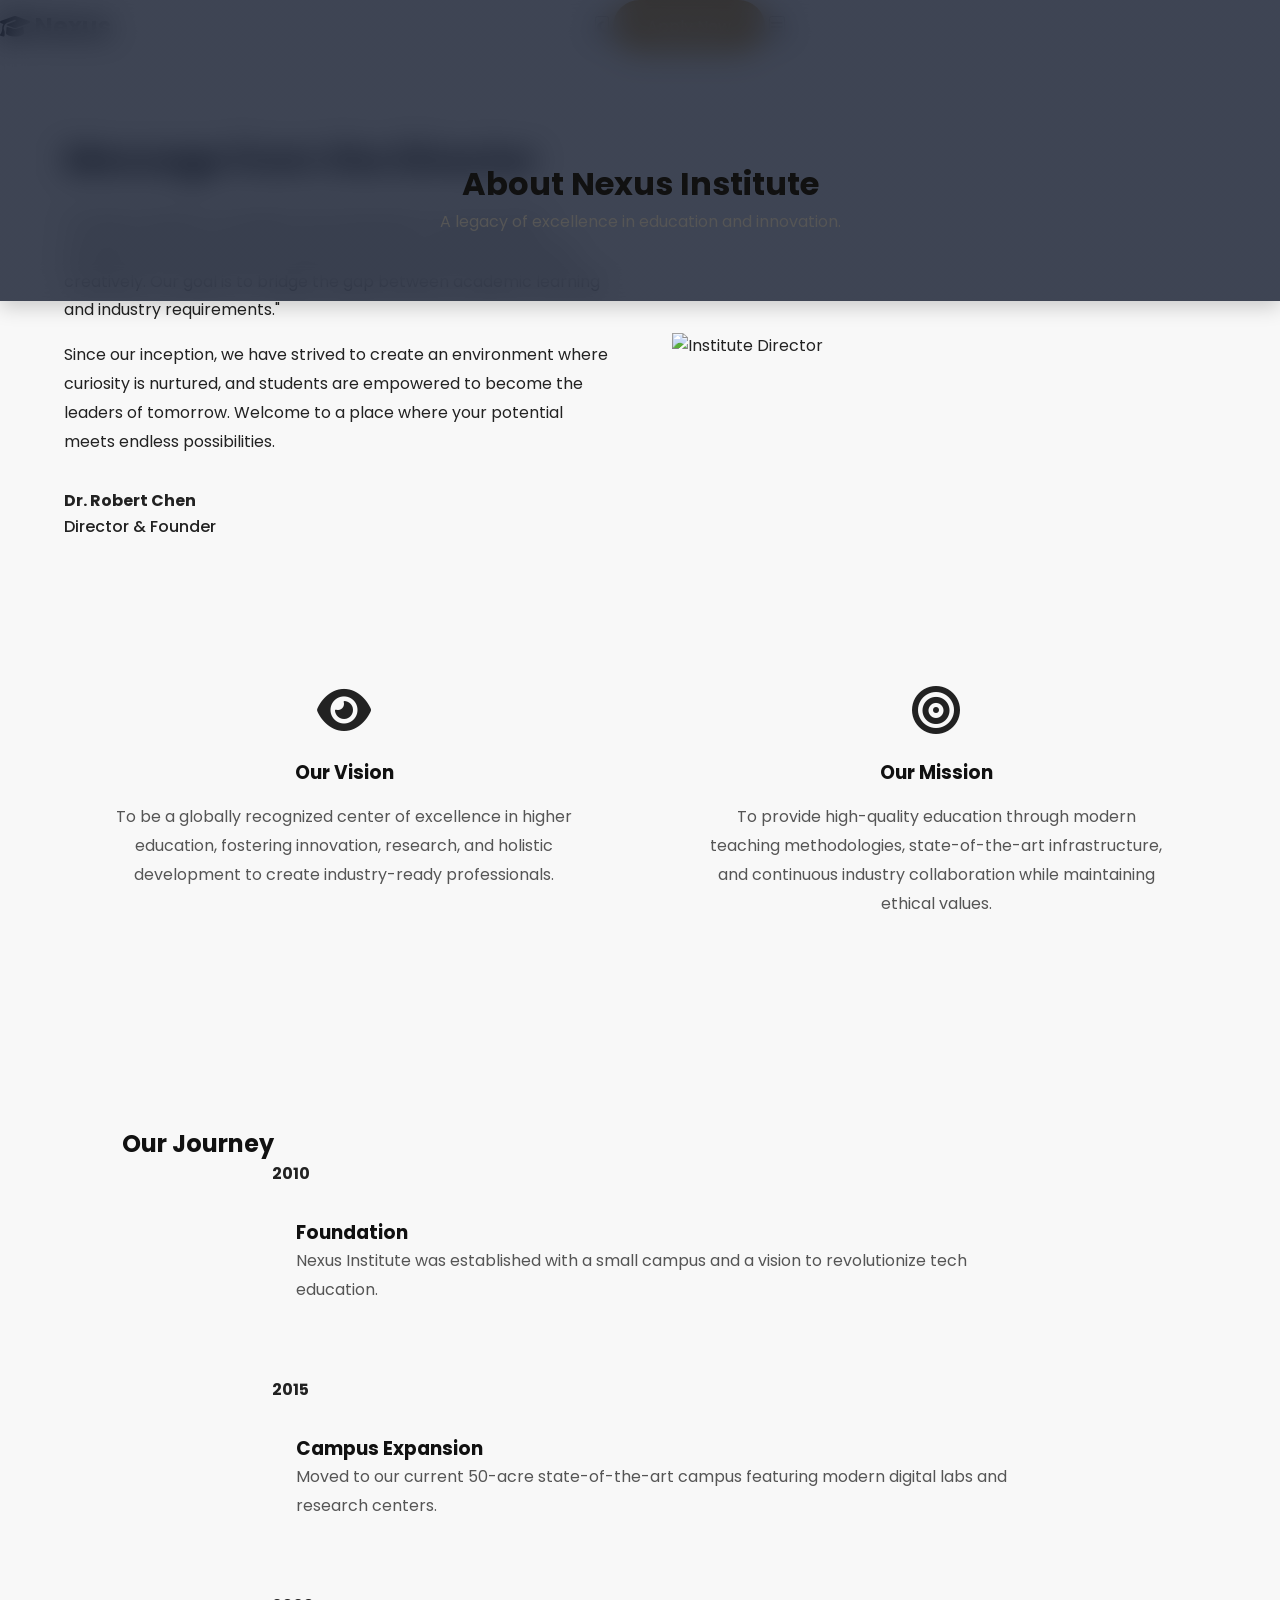
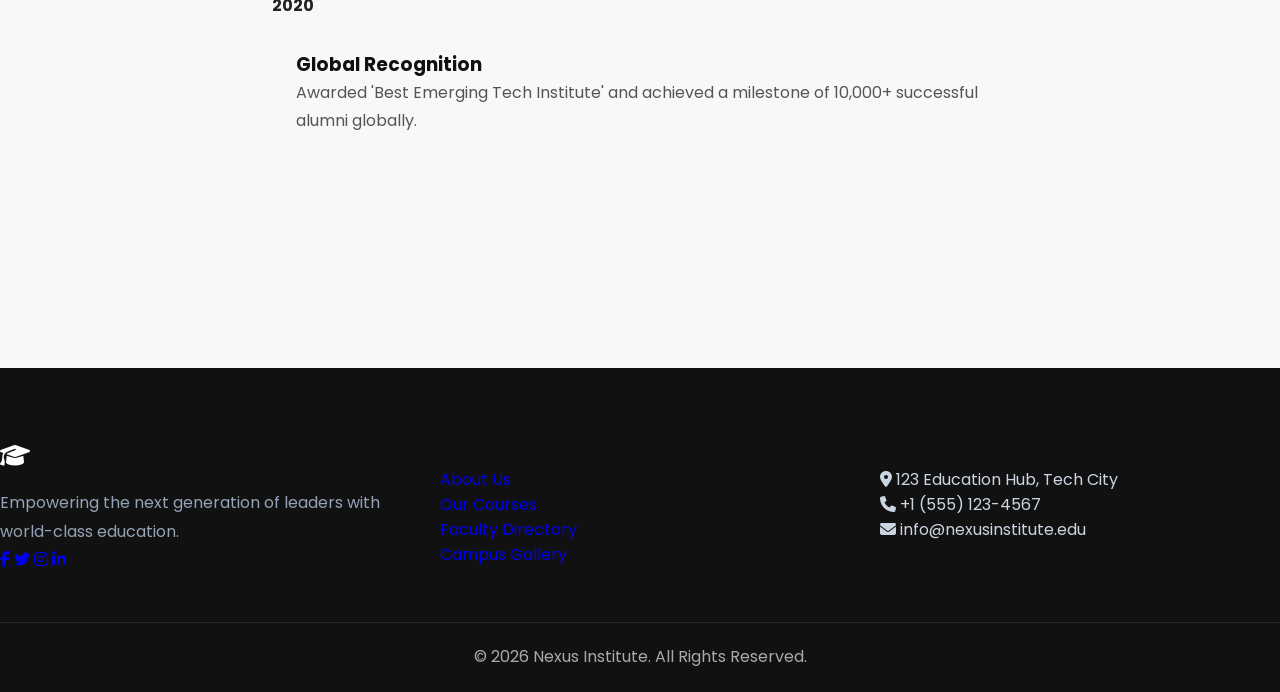
==== commit 43c3304b: "Update about.html" ====
--- a/about.html
+++ b/about.html
@@ -1,544 +1,203 @@
 <!DOCTYPE html>
-<html lang="en">
+<html lang="en" data-theme="light">
 <head>
     <meta charset="UTF-8">
     <meta name="viewport" content="width=device-width, initial-scale=1.0">
     <title>About Us | EduTech Institute</title>
-
+    <link href="https://fonts.googleapis.com/css2?family=Inter:wght@300;400;500;600;700&display=swap" rel="stylesheet">
+    <link rel="stylesheet" href="https://cdnjs.cloudflare.com/ajax/libs/font-awesome/6.4.0/css/all.min.css">
     <link rel="stylesheet" href="style.css">
-
-    <link rel="stylesheet"
-        href="https://cdnjs.cloudflare.com/ajax/libs/font-awesome/6.7.2/css/all.min.css">
+    <style>
+        .page-header {
+            padding: 10rem 5% 4rem;
+            background: linear-gradient(rgba(15,23,42,0.8), rgba(15,23,42,0.8)), url('https://images.unsplash.com/photo-1523050854058-8df90110c9f1?ixlib=rb-4.0.3&auto=format&fit=crop&w=1920&q=80') center/cover;
+            color: white;
+            text-align: center;
+        }
+        
+        .about-section { padding: 5rem 5%; }
+        .about-grid {
+            display: grid;
+            grid-template-columns: 1fr 1fr;
+            gap: 4rem;
+            align-items: center;
+            margin-bottom: 5rem;
+        }
+        .about-text h2 { margin-bottom: 1.5rem; font-size: 2.2rem; }
+        .about-text p { margin-bottom: 1rem; color: var(--text-muted); }
+        .about-image img { border-radius: var(--radius-lg); box-shadow: var(--shadow-hover); }
+        
+        .vision-mission {
+            display: grid;
+            grid-template-columns: repeat(auto-fit, minmax(300px, 1fr));
+            gap: 2rem;
+            margin-bottom: 5rem;
+        }
+        .vm-card {
+            background: var(--card-bg);
+            padding: 3rem;
+            border-radius: var(--radius-lg);
+            text-align: center;
+            box-shadow: var(--shadow-soft);
+            border: 1px solid var(--border-color);
+        }
+        .vm-card i { font-size: 3rem; color: var(--primary-color); margin-bottom: 1.5rem; }
+        .vm-card h3 { margin-bottom: 1rem; }
+        
+        .timeline-section { background: var(--bg-alt); padding: 5rem 5%; border-radius: var(--radius-lg); }
+        .timeline {
+            position: relative;
+            max-width: 800px;
+            margin: 0 auto;
+            padding-left: 2rem;
+            border-left: 3px solid var(--primary-color);
+        }
+        .timeline-item { position: relative; margin-bottom: 3rem; }
+        .timeline-item::before {
+            content: '';
+            position: absolute;
+            left: -2.65rem;
+            top: 0;
+            width: 20px;
+            height: 20px;
+            background: var(--primary-color);
+            border-radius: 50%;
+            border: 4px solid var(--bg-alt);
+        }
+        .timeline-date { font-weight: 700; color: var(--primary-color); margin-bottom: 0.5rem; display: block; }
+        .timeline-content {
+            background: var(--card-bg);
+            padding: 1.5rem;
+            border-radius: var(--radius-md);
+            box-shadow: var(--shadow-soft);
+            border: 1px solid var(--border-color);
+        }
+
+        @media (max-width: 768px) {
+            .about-grid { grid-template-columns: 1fr; }
+        }
+    </style>
 </head>
-
 <body>
-
-    <!-- ================= HEADER ================= -->
-
-    <header>
-
-        <div class="container">
-
-            <a href="index.html" class="logo">
-                <i class="fa-solid fa-graduation-cap"></i>
-                EduTech
-            </a>
-
-            <div class="menu-btn">
-                <i class="fa-solid fa-bars"></i>
-            </div>
-
-            <nav class="navbar">
-
+    <div id="scroll-progress"></div>
+
+    <nav class="navbar">
+        <div class="nav-logo">
+            <a href="index.html"><h2><i class="fa-solid fa-graduation-cap"></i> Nexus</h2></a>
+        </div>
+        <ul class="nav-links">
+            <li><a href="index.html">Home</a></li>
+            <li><a href="about.html">About</a></li>
+            <li><a href="courses.html">Courses</a></li>
+            <li><a href="faculty.html">Faculty</a></li>
+            <li><a href="contact.html">Contact</a></li>
+        </ul>
+        <div class="nav-actions">
+            <button id="theme-toggle" aria-label="Toggle Dark Mode"><i class="fa-solid fa-moon"></i></button>
+            <a href="#" class="btn btn-primary">Apply Now</a>
+            <button class="hamburger"><i class="fa-solid fa-bars"></i></button>
+        </div>
+    </nav>
+
+    <header class="page-header">
+        <h1>About Nexus Institute</h1>
+        <p>A legacy of excellence in education and innovation.</p>
+    </header>
+
+    <section class="about-section">
+        <div class="about-grid fade-up">
+            <div class="about-text">
+                <h2>Message from the Director</h2>
+                <p>"At Nexus Institute, we believe that education is not just about acquiring facts, but about training the mind to think critically and creatively. Our goal is to bridge the gap between academic learning and industry requirements."</p>
+                <p>Since our inception, we have strived to create an environment where curiosity is nurtured, and students are empowered to become the leaders of tomorrow. Welcome to a place where your potential meets endless possibilities.</p>
+                <div style="margin-top: 2rem;">
+                    <h4 style="color: var(--text-main);">Dr. Robert Chen</h4>
+                    <p style="color: var(--primary-color); font-weight: 500;">Director & Founder</p>
+                </div>
+            </div>
+            <div class="about-image">
+                <img src="https://images.unsplash.com/photo-1560250097-0b93528c311a?ixlib=rb-4.0.3&auto=format&fit=crop&w=800&q=80" alt="Institute Director">
+            </div>
+        </div>
+
+        <div class="vision-mission fade-up">
+            <div class="vm-card">
+                <i class="fa-solid fa-eye"></i>
+                <h3>Our Vision</h3>
+                <p>To be a globally recognized center of excellence in higher education, fostering innovation, research, and holistic development to create industry-ready professionals.</p>
+            </div>
+            <div class="vm-card">
+                <i class="fa-solid fa-bullseye"></i>
+                <h3>Our Mission</h3>
+                <p>To provide high-quality education through modern teaching methodologies, state-of-the-art infrastructure, and continuous industry collaboration while maintaining ethical values.</p>
+            </div>
+        </div>
+
+        <div class="timeline-section fade-up">
+            <h2 class="section-title">Our Journey</h2>
+            <div class="timeline">
+                <div class="timeline-item">
+                    <span class="timeline-date">2010</span>
+                    <div class="timeline-content">
+                        <h3>Foundation</h3>
+                        <p>Nexus Institute was established with a small campus and a vision to revolutionize tech education.</p>
+                    </div>
+                </div>
+                <div class="timeline-item">
+                    <span class="timeline-date">2015</span>
+                    <div class="timeline-content">
+                        <h3>Campus Expansion</h3>
+                        <p>Moved to our current 50-acre state-of-the-art campus featuring modern digital labs and research centers.</p>
+                    </div>
+                </div>
+                <div class="timeline-item">
+                    <span class="timeline-date">2020</span>
+                    <div class="timeline-content">
+                        <h3>Global Recognition</h3>
+                        <p>Awarded 'Best Emerging Tech Institute' and achieved a milestone of 10,000+ successful alumni globally.</p>
+                    </div>
+                </div>
+            </div>
+        </div>
+    </section>
+
+    <footer>
+        <div class="footer-grid">
+            <div class="footer-col">
+                <div class="nav-logo" style="margin-bottom: 1rem;">
+                    <a href="index.html"><h2><i class="fa-solid fa-graduation-cap" style="color: white;"></i> Nexus</h2></a>
+                </div>
+                <p style="color: #94a3b8;">Empowering the next generation of leaders with world-class education.</p>
+                <div class="social-links">
+                    <a href="#"><i class="fa-brands fa-facebook-f"></i></a>
+                    <a href="#"><i class="fa-brands fa-twitter"></i></a>
+                    <a href="#"><i class="fa-brands fa-instagram"></i></a>
+                    <a href="#"><i class="fa-brands fa-linkedin-in"></i></a>
+                </div>
+            </div>
+            <div class="footer-col">
+                <h3>Quick Links</h3>
                 <ul>
-
-                    <li><a href="index.html">Home</a></li>
-
-                    <li><a href="about.html" class="active">About</a></li>
-
-                    <li><a href="courses.html">Courses</a></li>
-
-                    <li><a href="gallery.html">Gallery</a></li>
-
-                    <li><a href="contact.html">Contact</a></li>
-
+                    <li><a href="about.html">About Us</a></li>
+                    <li><a href="courses.html">Our Courses</a></li>
+                    <li><a href="faculty.html">Faculty Directory</a></li>
+                    <li><a href="gallery.html">Campus Gallery</a></li>
                 </ul>
-
-                <a href="contact.html" class="apply-btn">
-                    Apply Now
-                </a>
-
-            </nav>
-
-        </div>
-
-    </header>
-
-    <!-- ================= PAGE HEADER ================= -->
-
-    <section class="page-banner">
-
-        <div class="container">
-
-            <h1>About EduTech Institute</h1>
-
-            <p>
-
-                Excellence in Education • Innovation • Career Success
-
-            </p>
-
-        </div>
-
-    </section>
-
-    <!-- ================= ABOUT ================= -->
-
-    <section class="about">
-
-        <div class="container about-grid">
-
-            <div class="about-image">
-
-                <img src="https://images.unsplash.com/photo-1562774053-701939374585?w=900"
-                    alt="Institute">
-
-            </div>
-
-            <div class="about-content">
-
-                <span class="tag">
-
-                    About Our Institute
-
-                </span>
-
-                <h2>
-
-                    Building Bright Careers Through Quality Education
-
-                </h2>
-
-                <p>
-
-                    EduTech Institute is one of the leading educational
-                    institutes committed to providing quality education,
-                    practical knowledge and industry-ready skills.
-
-                </p>
-
-                <p>
-
-                    Our experienced faculty members, modern computer
-                    laboratories and career-focused curriculum help
-                    students become confident professionals.
-
-                </p>
-
-                <p>
-
-                    We believe education should inspire innovation,
-                    creativity and lifelong learning.
-
-                </p>
-
-            </div>
-
-        </div>
-
-    </section>
-
-    <!-- ================= VISION MISSION ================= -->
-
-    <section class="vision">
-
-        <div class="container">
-
-            <div class="title">
-
-                <h2>Vision & Mission</h2>
-
-                <p>
-
-                    Empowering students with knowledge and technology.
-
-                </p>
-
-            </div>
-
-            <div class="feature-grid">
-
-                <div class="feature-card">
-
-                    <i class="fa-solid fa-eye"></i>
-
-                    <h3>Our Vision</h3>
-
-                    <p>
-
-                        To become a centre of excellence that develops
-                        skilled professionals and responsible citizens.
-
-                    </p>
-
-                </div>
-
-                <div class="feature-card">
-
-                    <i class="fa-solid fa-bullseye"></i>
-
-                    <h3>Our Mission</h3>
-
-                    <p>
-
-                        To provide quality education through practical
-                        learning, innovation and professional guidance.
-
-                    </p>
-
-                </div>
-
-                <div class="feature-card">
-
-                    <i class="fa-solid fa-lightbulb"></i>
-
-                    <h3>Our Values</h3>
-
-                    <p>
-
-                        Integrity, discipline, teamwork, creativity and
-                        continuous improvement.
-
-                    </p>
-
-                </div>
-
-            </div>
-
-        </div>
-
-    </section>
-
-    <!-- ================= WHY CHOOSE US ================= -->
-
-    <section class="features">
-
-        <div class="container">
-
-            <div class="title">
-
-                <h2>Why Choose Us?</h2>
-
-                <p>
-
-                    Everything you need to build a successful career.
-
-                </p>
-
-            </div>
-
-            <div class="feature-grid">
-
-                <div class="feature-card">
-
-                    <i class="fa-solid fa-user-graduate"></i>
-
-                    <h3>Experienced Faculty</h3>
-
-                    <p>
-
-                        Learn from qualified professionals with years
-                        of teaching experience.
-
-                    </p>
-
-                </div>
-
-                <div class="feature-card">
-
-                    <i class="fa-solid fa-laptop-code"></i>
-
-                    <h3>Modern Computer Labs</h3>
-
-                    <p>
-
-                        Practical sessions using the latest software
-                        and technologies.
-
-                    </p>
-
-                </div>
-
-                <div class="feature-card">
-
-                    <i class="fa-solid fa-book"></i>
-
-                    <h3>Updated Curriculum</h3>
-
-                    <p>
-
-                        Industry-oriented syllabus designed to match
-                        current technology trends.
-
-                    </p>
-
-                </div>
-
-                <div class="feature-card">
-
-                    <i class="fa-solid fa-briefcase"></i>
-
-                    <h3>Placement Assistance</h3>
-
-                    <p>
-
-                        Career counselling, interview preparation and
-                        placement support.
-
-                    </p>
-
-                </div>
-
-            </div>
-
-        </div>
-
-    </section>
-
-    <!-- ================= PRINCIPAL MESSAGE ================= -->
-
-    <section class="principal">
-
-        <div class="container about-grid">
-
-            <div class="about-content">
-
-                <span class="tag">
-
-                    Principal's Message
-
-                </span>
-
-                <h2>
-
-                    Welcome to EduTech Institute
-
-                </h2>
-
-                <p>
-
-                    Education is the foundation of success. At EduTech,
-                    we encourage students to think creatively, work
-                    confidently and achieve excellence in academics and
-                    professional life.
-
-                </p>
-
-                <p>
-
-                    We are committed to providing a friendly learning
-                    environment where every student can discover their
-                    true potential.
-
-                </p>
-
-            </div>
-
-            <div class="about-image">
-
-                <img src="https://images.unsplash.com/photo-1560250097-0b93528c311a?w=900"
-                    alt="Principal">
-
-            </div>
-
-        </div>
-
-    </section>
-
-    <!-- ================= FACULTY ================= -->
-
-    <section class="faculty">
-
-        <div class="container">
-
-            <div class="title">
-
-                <h2>Meet Our Faculty</h2>
-
-                <p>
-
-                    Highly experienced teachers dedicated to your
-                    success.
-
-                </p>
-
-            </div>
-
-            <div class="course-grid">
-
-                <div class="course-card">
-
-                    <img src="https://randomuser.me/api/portraits/men/41.jpg"
-                        alt="Faculty">
-
-                    <div class="course-content">
-
-                        <h3>Dr. Rajesh Sharma</h3>
-
-                        <p>
-
-                            Head of Computer Science
-
-                        </p>
-
-                    </div>
-
-                </div>
-
-                <div class="course-card">
-
-                    <img src="https://randomuser.me/api/portraits/women/44.jpg"
-                        alt="Faculty">
-
-                    <div class="course-content">
-
-                        <h3>Prof. Neha Patel</h3>
-
-                        <p>
-
-                            Senior Web Development Trainer
-
-                        </p>
-
-                    </div>
-
-                </div>
-
-                <div class="course-card">
-
-                    <img src="https://randomuser.me/api/portraits/men/29.jpg"
-                        alt="Faculty">
-
-                    <div class="course-content">
-
-                        <h3>Mr. Amit Verma</h3>
-
-                        <p>
-
-                            Cyber Security Expert
-
-                        </p>
-
-                    </div>
-
-                </div>
-
-            </div>
-
-        </div>
-
-    </section>
-
-    <!-- ================= CTA ================= -->
-
-    <section class="cta">
-
-        <div class="container">
-
-            <h2>
-
-                Join EduTech Institute Today
-
-            </h2>
-
-            <p>
-
-                Build your future with quality education and practical
-                learning.
-
-            </p>
-
-            <a href="contact.html" class="btn">
-
-                Apply Now
-
-            </a>
-
-        </div>
-
-    </section>
-
-    <!-- ================= FOOTER ================= -->
-
-    <footer>
-
-        <div class="container footer-grid">
-
-            <div>
-
-                <h3>EduTech Institute</h3>
-
-                <p>
-
-                    Excellence in Education through quality teaching,
-                    practical learning and career development.
-
-                </p>
-
-            </div>
-
-            <div>
-
-                <h3>Quick Links</h3>
-
-                <ul>
-
-                    <li><a href="index.html">Home</a></li>
-                    <li><a href="about.html">About</a></li>
-                    <li><a href="courses.html">Courses</a></li>
-                    <li><a href="gallery.html">Gallery</a></li>
-                    <li><a href="contact.html">Contact</a></li>
-
+            </div>
+            <div class="footer-col">
+                <h3>Contact Info</h3>
+                <ul style="color: #cbd5e1;">
+                    <li><i class="fa-solid fa-location-dot"></i> 123 Education Hub, Tech City</li>
+                    <li><i class="fa-solid fa-phone"></i> +1 (555) 123-4567</li>
+                    <li><i class="fa-solid fa-envelope"></i> info@nexusinstitute.edu</li>
                 </ul>
-
-            </div>
-
-            <div>
-
-                <h3>Courses</h3>
-
-                <ul>
-
-                    <li>Web Development</li>
-                    <li>Python Programming</li>
-                    <li>Java</li>
-                    <li>Cyber Security</li>
-                    <li>Artificial Intelligence</li>
-
-                </ul>
-
-            </div>
-
-            <div>
-
-                <h3>Contact</h3>
-
-                <p><i class="fa-solid fa-location-dot"></i> Ahmedabad, Gujarat</p>
-
-                <p><i class="fa-solid fa-phone"></i> +91 98765 43210</p>
-
-                <p><i class="fa-solid fa-envelope"></i> info@edutech.com</p>
-
-                <div class="social">
-
-                    <a href="#"><i class="fab fa-facebook-f"></i></a>
-
-                    <a href="#"><i class="fab fa-instagram"></i></a>
-
-                    <a href="#"><i class="fab fa-linkedin-in"></i></a>
-
-                    <a href="#"><i class="fab fa-youtube"></i></a>
-
-                </div>
-
-            </div>
-
-        </div>
-
-        <div class="copyright">
-
-            <p>
-
-                © 2026 EduTech Institute. All Rights Reserved.
-
-            </p>
-
-        </div>
-
+            </div>
+        </div>
+        <div class="footer-bottom">
+            <p>&copy; 2026 Nexus Institute. All Rights Reserved.</p>
+        </div>
     </footer>
 
-    <script src="js/script.js"></script>
-
+    <script src="script.js"></script>
 </body>
-
 </html>
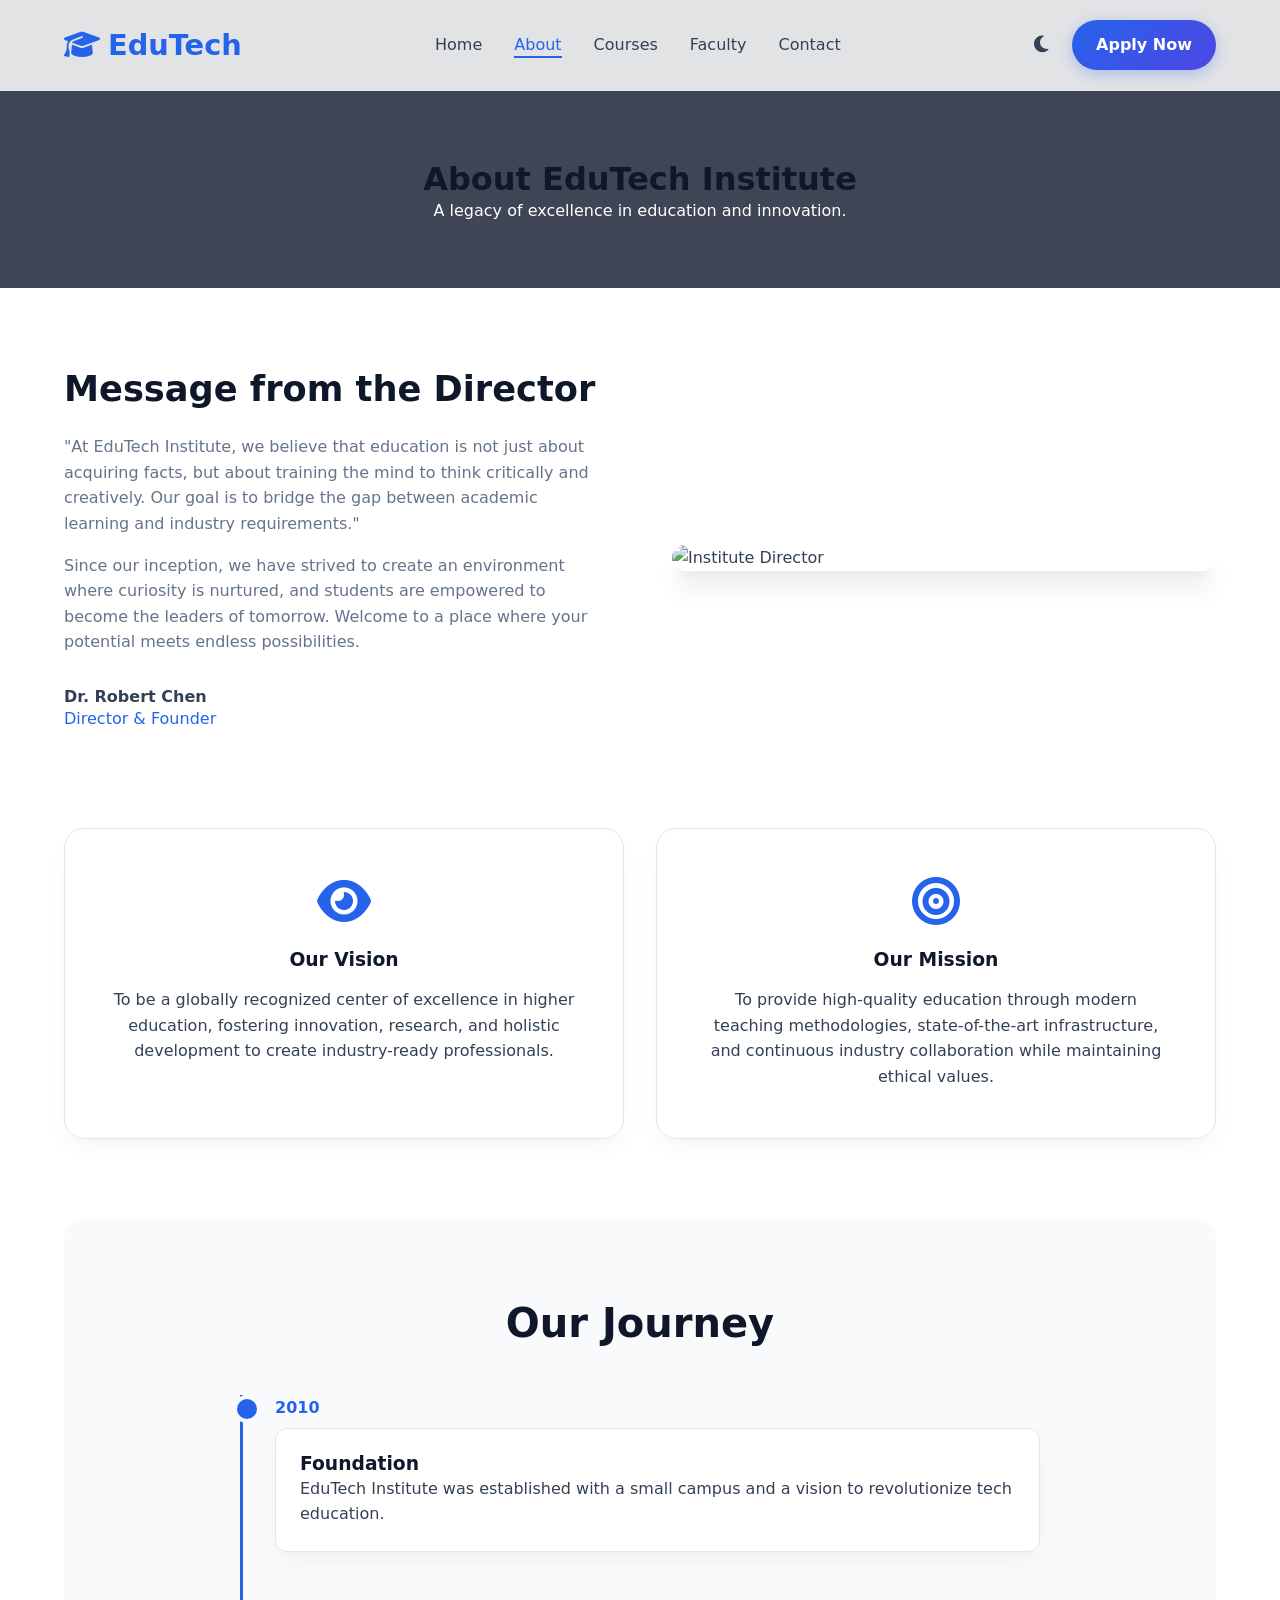
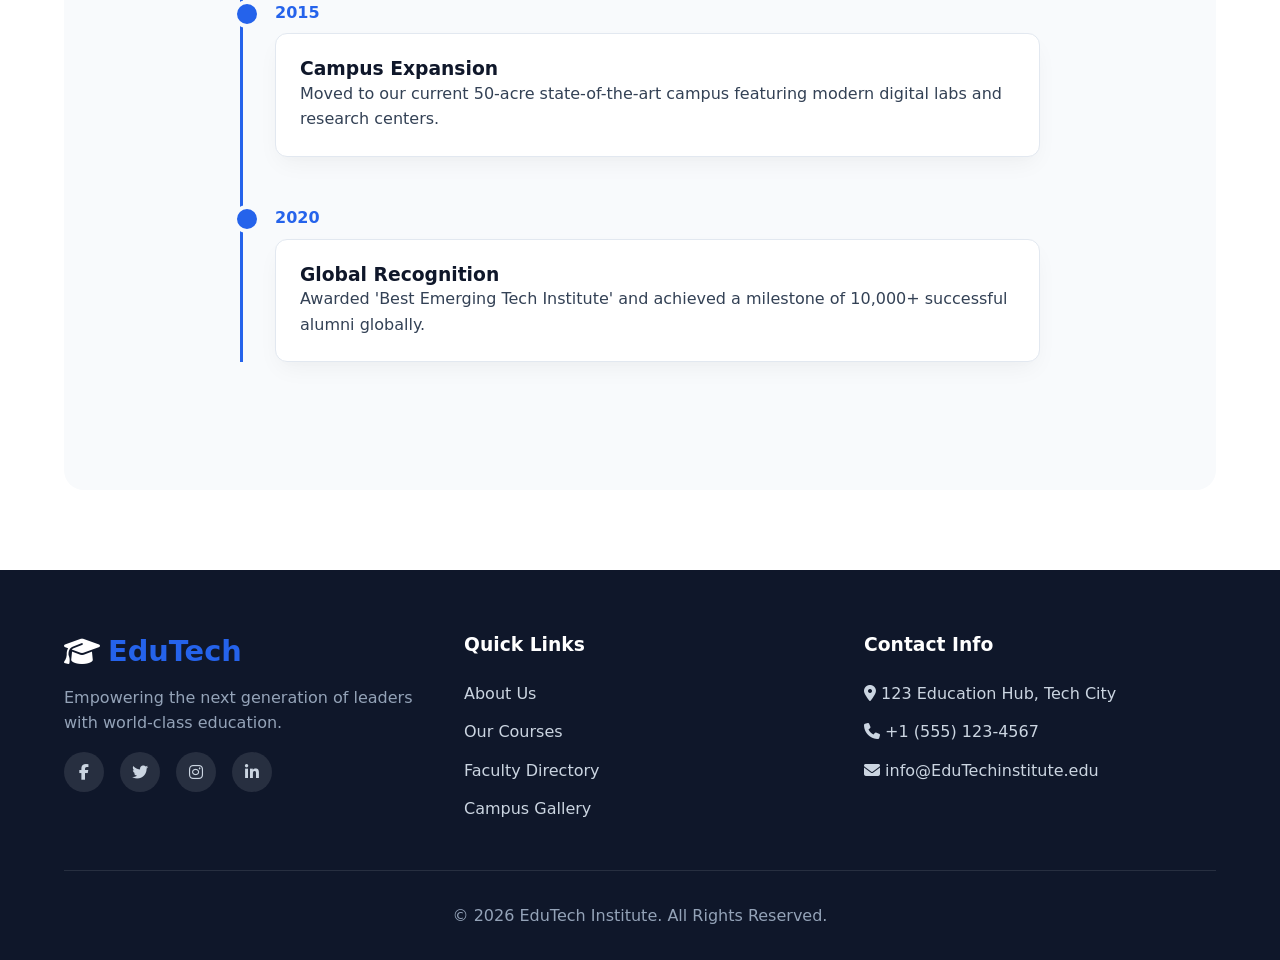
==== commit 1a6f8888: "Update about.html" ====
--- a/about.html
+++ b/about.html
@@ -83,7 +83,7 @@
 
     <nav class="navbar">
         <div class="nav-logo">
-            <a href="index.html"><h2><i class="fa-solid fa-graduation-cap"></i> Nexus</h2></a>
+            <a href="index.html"><h2><i class="fa-solid fa-graduation-cap"></i> EduTech</h2></a>
         </div>
         <ul class="nav-links">
             <li><a href="index.html">Home</a></li>
@@ -100,7 +100,7 @@
     </nav>
 
     <header class="page-header">
-        <h1>About Nexus Institute</h1>
+        <h1>About EduTech Institute</h1>
         <p>A legacy of excellence in education and innovation.</p>
     </header>
 
@@ -108,7 +108,7 @@
         <div class="about-grid fade-up">
             <div class="about-text">
                 <h2>Message from the Director</h2>
-                <p>"At Nexus Institute, we believe that education is not just about acquiring facts, but about training the mind to think critically and creatively. Our goal is to bridge the gap between academic learning and industry requirements."</p>
+                <p>"At EduTech Institute, we believe that education is not just about acquiring facts, but about training the mind to think critically and creatively. Our goal is to bridge the gap between academic learning and industry requirements."</p>
                 <p>Since our inception, we have strived to create an environment where curiosity is nurtured, and students are empowered to become the leaders of tomorrow. Welcome to a place where your potential meets endless possibilities.</p>
                 <div style="margin-top: 2rem;">
                     <h4 style="color: var(--text-main);">Dr. Robert Chen</h4>
@@ -140,7 +140,7 @@
                     <span class="timeline-date">2010</span>
                     <div class="timeline-content">
                         <h3>Foundation</h3>
-                        <p>Nexus Institute was established with a small campus and a vision to revolutionize tech education.</p>
+                        <p>EduTech Institute was established with a small campus and a vision to revolutionize tech education.</p>
                     </div>
                 </div>
                 <div class="timeline-item">
@@ -165,7 +165,7 @@
         <div class="footer-grid">
             <div class="footer-col">
                 <div class="nav-logo" style="margin-bottom: 1rem;">
-                    <a href="index.html"><h2><i class="fa-solid fa-graduation-cap" style="color: white;"></i> Nexus</h2></a>
+                    <a href="index.html"><h2><i class="fa-solid fa-graduation-cap" style="color: white;"></i> EduTech</h2></a>
                 </div>
                 <p style="color: #94a3b8;">Empowering the next generation of leaders with world-class education.</p>
                 <div class="social-links">
@@ -189,12 +189,12 @@
                 <ul style="color: #cbd5e1;">
                     <li><i class="fa-solid fa-location-dot"></i> 123 Education Hub, Tech City</li>
                     <li><i class="fa-solid fa-phone"></i> +1 (555) 123-4567</li>
-                    <li><i class="fa-solid fa-envelope"></i> info@nexusinstitute.edu</li>
+                    <li><i class="fa-solid fa-envelope"></i> info@EduTechinstitute.edu</li>
                 </ul>
             </div>
         </div>
         <div class="footer-bottom">
-            <p>&copy; 2026 Nexus Institute. All Rights Reserved.</p>
+            <p>&copy; 2026 EduTech Institute. All Rights Reserved.</p>
         </div>
     </footer>
 
--- a/style.css
+++ b/style.css
@@ -1,867 +1,456 @@
-/*=========================
- GOOGLE FONT
-=========================*/
-@import url('https://fonts.googleapis.com/css2?family=Poppins:wght@300;400;500;600;700;800&display=swap');
-
-/*=========================
- ROOT
-=========================*/
-:root{
-    --gold:#C8A45D;
-    --dark-gold:#A8823F;
-    --black:#111111;
-    --white:#ffffff;
-    --light:#f8f8f8;
-    --text:#555555;
-    --shadow:0 10px 30px rgba(0,0,0,.15);
-}
-
-/*=========================
- RESET
-=========================*/
-*{
-    margin:0;
-    padding:0;
-    box-sizing:border-box;
-    font-family:'Poppins',sans-serif;
-}
-
-html{
-    scroll-behavior:smooth;
-}
-
-body{
-    background:var(--light);
-    color:#222;
-    overflow-x:hidden;
-}
-
-img{
-    width:100%;
-    display:block;
-}
-
-a{
-    text-decoration:none;
-}
-
-ul{
-    list-style:none;
-}
-
-.container{
-    width:90%;
-    max-width:1200px;
-    margin:auto;
-}
-
-section{
-    padding:90px 0;
-}
-
-h1,h2,h3,h4{
-    color:var(--black);
-}
-
-p{
-    color:var(--text);
-    line-height:1.8;
-}
-
-/*=========================
- SCROLLBAR
-=========================*/
-
-::-webkit-scrollbar{
-    width:10px;
-}
-
-::-webkit-scrollbar-track{
-    background:#eee;
-}
-
-::-webkit-scrollbar-thumb{
-    background:var(--gold);
-}
-
-::-webkit-scrollbar-thumb:hover{
-    background:var(--dark-gold);
-}
-
-/*=========================
- HEADER
-=========================*/
-
-header{
-    position:fixed;
-    top:0;
-    left:0;
-    width:100%;
-    z-index:1000;
-    background:rgba(17,17,17,.95);
-    backdrop-filter:blur(15px);
-    box-shadow:0 5px 20px rgba(0,0,0,.2);
-}
-
-header .container{
-    display:flex;
-    justify-content:space-between;
-    align-items:center;
-    padding:18px 0;
-}
-
-/*=========================
- LOGO
-=========================*/
-
-.logo{
-    font-size:30px;
-    color:var(--gold);
-    font-weight:700;
-}
-
-.logo i{
-    margin-right:8px;
-}
-
-/*=========================
- NAVBAR
-=========================*/
-
-.navbar{
-    display:flex;
-    align-items:center;
-    gap:35px;
-}
-
-.navbar ul{
-    display:flex;
-    gap:30px;
-}
-
-.navbar ul li a{
-    color:#fff;
-    font-size:16px;
-    font-weight:500;
-    transition:.3s;
-    position:relative;
-}
-
-.navbar ul li a::after{
-    content:"";
-    position:absolute;
-    left:0;
-    bottom:-5px;
-    width:0;
-    height:2px;
-    background:var(--gold);
-    transition:.3s;
-}
-
-.navbar ul li a:hover::after,
-.navbar ul li a.active::after{
-    width:100%;
-}
-
-.navbar ul li a:hover,
-.navbar ul li a.active{
-    color:var(--gold);
-}
-
-/*=========================
- APPLY BUTTON
-=========================*/
-
-.apply-btn{
-    padding:12px 28px;
-    background:var(--gold);
-    color:#fff;
-    border-radius:40px;
-    transition:.3s;
-}
-
-.apply-btn:hover{
-    background:var(--dark-gold);
-}
-
-/*=========================
- MENU BUTTON
-=========================*/
-
-.menu-btn{
-    display:none;
-    font-size:30px;
-    color:#fff;
-    cursor:pointer;
-}
-
-/*=========================
- HERO
-=========================*/
-
-.hero{
-    min-height:100vh;
-    background:#111;
-    display:flex;
-    align-items:center;
-    padding-top:120px;
-}
-
-.hero-grid{
-    display:grid;
-    grid-template-columns:repeat(2,1fr);
-    align-items:center;
-    gap:60px;
-}
-
-.hero-content .tag{
-    display:inline-block;
-    color:var(--gold);
-    margin-bottom:20px;
-    font-weight:600;
-}
-
-.hero-content h1{
-    font-size:58px;
-    color:#fff;
-    line-height:1.2;
-    margin-bottom:20px;
-}
-
-.hero-content h1 span{
-    color:var(--gold);
-}
-
-.hero-content p{
-    color:#ddd;
-    margin-bottom:35px;
-    font-size:18px;
-}
-
-.hero-image img{
-    border-radius:20px;
-    box-shadow:var(--shadow);
-}
-
-/*=========================
- BUTTONS
-=========================*/
-
-.btn{
-    display:inline-block;
-    padding:14px 34px;
-    background:var(--gold);
-    color:#fff;
-    border-radius:40px;
-    transition:.3s;
-}
-
-.btn:hover{
-    background:var(--dark-gold);
-}
-
-.btn-outline{
-    display:inline-block;
-    padding:14px 34px;
-    border:2px solid var(--gold);
-    color:var(--gold);
-    margin-left:15px;
-    border-radius:40px;
-    transition:.3s;
-}
-
-.btn-outline:hover{
-    background:var(--gold);
-    color:#fff;
-}
-
-/*=========================
- SECTION TITLE
-=========================*/
-
-.title{
-    text-align:center;
-    margin-bottom:60px;
-}
-
-.title h2{
-    font-size:42px;
-    color:var(--black);
-    margin-bottom:15px;
-    position:relative;
-    display:inline-block;
-}
-
-.title h2::after{
-    content:"";
-    position:absolute;
-    left:50%;
-    transform:translateX(-50%);
-    bottom:-10px;
-    width:80px;
-    height:4px;
-    background:var(--gold);
-    border-radius:20px;
-}
-
-.title p{
-    max-width:700px;
-    margin:auto;
-}
-
-/*=========================
- FEATURES
-=========================*/
-
-.features{
-    background:#fff;
-}
-
-.feature-grid{
-    display:grid;
-    grid-template-columns:repeat(auto-fit,minmax(250px,1fr));
-    gap:30px;
-}
-
-.feature-card{
-    background:#fff;
-    padding:35px 25px;
-    text-align:center;
-    border-radius:20px;
-    box-shadow:var(--shadow);
-    transition:.4s;
-}
-
-.feature-card:hover{
-    transform:translateY(-10px);
-    background:#111;
-}
-
-.feature-card i{
-    font-size:50px;
-    color:var(--gold);
-    margin-bottom:20px;
-}
-
-.feature-card h3{
-    margin-bottom:15px;
-    transition:.3s;
-}
-
-.feature-card p{
-    transition:.3s;
-}
-
-.feature-card:hover h3,
-.feature-card:hover p{
-    color:#fff;
-}
-
-/*=========================
- STATS
-=========================*/
-
-.stats{
-    background:linear-gradient(rgba(17,17,17,.9),rgba(17,17,17,.9));
-    color:#fff;
-}
-
-.stats-grid{
-    display:grid;
-    grid-template-columns:repeat(auto-fit,minmax(220px,1fr));
-    gap:30px;
-    text-align:center;
-}
-
-.stat-box{
-    padding:25px;
-}
-
-.stat-box h2{
-    color:var(--gold);
-    font-size:55px;
-    margin-bottom:10px;
-}
-
-.stat-box p{
-    color:#ddd;
-    font-size:18px;
-}
-
-/*=========================
- MOBILE NAVIGATION
-=========================*/
-
-@media(max-width:768px){
-
-.menu-btn{
-    display:block;
-}
-
-.navbar{
-    position:fixed;
-    top:80px;
-    left:-100%;
-    width:100%;
-    background:#111;
-    flex-direction:column;
-    align-items:center;
-    padding:40px 0;
-    transition:.4s;
-}
-
-.navbar.active{
-    left:0;
-}
-
-.navbar ul{
-    flex-direction:column;
-    gap:25px;
-}
-
-.apply-btn{
-    margin-top:25px;
-}
-
-.hero-grid{
-    grid-template-columns:1fr;
-    text-align:center;
-}
-
-.hero-content h1{
-    font-size:40px;
-}
-
-.hero-image{
-    margin-top:40px;
-}
-
-.btn,
-.btn-outline{
-    display:block;
-    width:220px;
-    margin:15px auto;
-}
-
-}
-
-/*=========================
- SMALL DEVICES
-=========================*/
-
-@media(max-width:576px){
-
-.logo{
-    font-size:24px;
-}
-
-.hero-content h1{
-    font-size:32px;
-}
-
-.title h2{
-    font-size:32px;
-}
-
-.hero{
-    padding-top:110px;
-}
-
-}
-/*=========================
-    COURSES SECTION
-=========================*/
-
-.courses-home{
-    background:#ffffff;
-}
-
-.course-grid{
-    display:grid;
-    grid-template-columns:repeat(auto-fit,minmax(280px,1fr));
-    gap:30px;
-}
-
-.course-card{
-    background:#fff;
-    border-radius:20px;
-    overflow:hidden;
-    box-shadow:var(--shadow);
-    transition:.4s;
-}
-
-.course-card:hover{
-    transform:translateY(-12px);
-}
-
-.course-card img{
-    height:220px;
-    object-fit:cover;
-    transition:.5s;
-}
-
-.course-card:hover img{
-    transform:scale(1.08);
-}
-
-.course-content{
-    padding:25px;
-}
-
-.course-content h3{
-    margin-bottom:15px;
-    font-size:24px;
-}
-
-.course-content p{
-    margin-bottom:20px;
-}
-
-.read-btn{
-    display:inline-block;
-    padding:12px 25px;
-    background:var(--gold);
-    color:#fff;
-    border-radius:30px;
-    transition:.3s;
-}
-
-.read-btn:hover{
-    background:var(--dark-gold);
-}
-
-/*=========================
-    TESTIMONIALS
-=========================*/
-
-.testimonials{
-    background:#f8f8f8;
-}
-
-.testimonial-grid{
-    display:grid;
-    grid-template-columns:repeat(auto-fit,minmax(300px,1fr));
-    gap:30px;
-}
-
-.testimonial-card{
-    background:#fff;
-    padding:30px;
-    border-radius:20px;
-    text-align:center;
-    box-shadow:var(--shadow);
-    transition:.4s;
-}
-
-.testimonial-card:hover{
-    transform:translateY(-10px);
-}
-
-.testimonial-card img{
-    width:90px;
-    height:90px;
-    border-radius:50%;
-    object-fit:cover;
-    margin:0 auto 20px;
-}
-
-.testimonial-card h3{
-    margin-bottom:5px;
-}
-
-.testimonial-card span{
-    color:var(--gold);
-    font-size:15px;
-}
-
-.testimonial-card p{
-    margin-top:20px;
-}
-
-/*=========================
-    CALL TO ACTION
-=========================*/
-
-.cta{
-    background:#111;
-    color:#fff;
-    text-align:center;
-}
-
-.cta h2{
-    color:#fff;
-    font-size:42px;
-    margin-bottom:20px;
-}
-
-.cta p{
-    color:#ddd;
-    max-width:700px;
-    margin:0 auto 35px;
-}
-
-/*=========================
-    SIMPLE ANIMATIONS
-=========================*/
-
-.feature-card,
-.course-card,
-.testimonial-card{
-    transition:.4s ease;
-}
-
-.hero-image img{
-    animation:float 5s ease-in-out infinite;
-}
-
-@keyframes float{
-
-0%{
-    transform:translateY(0);
-}
-
-50%{
-    transform:translateY(-12px);
-}
-
-100%{
-    transform:translateY(0);
-}
-
-}
-/*=========================
-        FOOTER
-=========================*/
-
-footer{
-    background:#111;
-    color:#fff;
-    padding:70px 0 20px;
-}
-
-.footer-grid{
-    display:grid;
-    grid-template-columns:repeat(auto-fit,minmax(250px,1fr));
-    gap:40px;
-}
-
-.footer-box h3{
-    color:var(--gold);
-    margin-bottom:20px;
-    font-size:24px;
-}
-
-.footer-box p{
-    color:#ccc;
-    line-height:1.8;
-}
-
-.footer-box ul li{
-    margin-bottom:12px;
-}
-
-.footer-box ul li a{
-    color:#ccc;
-    transition:.3s;
-}
-
-.footer-box ul li a:hover{
-    color:var(--gold);
-    padding-left:8px;
-}
-
-.footer-social{
-    display:flex;
-    gap:12px;
-    margin-top:20px;
-}
-
-.footer-social a{
-    width:42px;
-    height:42px;
-    display:flex;
-    justify-content:center;
-    align-items:center;
-    background:#222;
-    color:#fff;
-    border-radius:50%;
-    transition:.3s;
-}
-
-.footer-social a:hover{
-    background:var(--gold);
-}
-
-.footer-bottom{
-    text-align:center;
-    margin-top:50px;
-    border-top:1px solid rgba(255,255,255,.1);
-    padding-top:20px;
-}
-
-.footer-bottom p{
-    color:#aaa;
-}
-
-/*=========================
-      BACK TO TOP
-=========================*/
-
-.top-btn{
-    position:fixed;
-    right:25px;
-    bottom:25px;
-    width:50px;
-    height:50px;
-    background:var(--gold);
-    color:#fff;
-    border-radius:50%;
-    display:flex;
-    justify-content:center;
-    align-items:center;
-    font-size:20px;
-    text-decoration:none;
-    opacity:0;
-    visibility:hidden;
-    transition:.4s;
-    z-index:999;
-}
-
-.top-btn.show{
-    opacity:1;
-    visibility:visible;
-}
-
-.top-btn:hover{
-    background:var(--dark-gold);
-    transform:translateY(-5px);
-}
-
-/*=========================
-        PRELOADER
-=========================*/
-
-#preloader{
-    position:fixed;
-    inset:0;
-    background:#111;
-    display:flex;
-    justify-content:center;
-    align-items:center;
-    z-index:99999;
-}
-
-.loader{
-    width:70px;
-    height:70px;
-    border:6px solid #333;
-    border-top:6px solid var(--gold);
-    border-radius:50%;
-    animation:spin 1s linear infinite;
-}
-
-@keyframes spin{
-    100%{
-        transform:rotate(360deg);
-    }
-}
-
-/*=========================
-      STICKY HEADER
-=========================*/
-
-header.sticky{
-    background:#111;
-    box-shadow:0 8px 25px rgba(0,0,0,.25);
-}
-
-/*=========================
-      UTILITIES
-=========================*/
-
-.text-center{
-    text-align:center;
-}
-
-.mt-20{
-    margin-top:20px;
-}
-
-.mt-40{
-    margin-top:40px;
-}
-
-.mb-20{
-    margin-bottom:20px;
-}
-
-.mb-40{
-    margin-bottom:40px;
-}
-
-/*=========================
-      RESPONSIVE
-=========================*/
-
-@media(max-width:992px){
-
-.hero-grid{
-    grid-template-columns:1fr;
-    text-align:center;
-}
-
-.hero-image{
-    margin-top:40px;
-}
-
-.footer-grid{
-    grid-template-columns:repeat(2,1fr);
-}
-
-}
-
-@media(max-width:768px){
-
-.footer-grid{
-    grid-template-columns:1fr;
-    text-align:center;
-}
-
-.footer-social{
-    justify-content:center;
-}
-
-.course-grid,
-.feature-grid,
-.testimonial-grid,
-.stats-grid{
-    grid-template-columns:1fr;
-}
-
-.hero-content h1{
-    font-size:36px;
-}
-
-.title h2{
-    font-size:34px;
-}
-
-}
-
-@media(max-width:480px){
-
-.hero-content h1{
-    font-size:30px;
-}
-
-.btn,
-.btn-outline{
-    width:100%;
-    margin:10px 0;
-}
-
-.logo{
-    font-size:22px;
-}
-
-}
+/* =========================================
+   CSS Variables & Theme Setup
+========================================= */
+:root {
+  /* Light Theme Colors (Blue + White) */
+  --primary-color: #2563eb;
+  --primary-hover: #1d4ed8;
+  --secondary-color: #0f172a;
+  --bg-color: #ffffff;
+  --bg-alt: #f8fafc;
+  --text-main: #334155;
+  --text-muted: #64748b;
+  --card-bg: #ffffff;
+  --border-color: #e2e8f0;
+  
+  /* UI Elements */
+  --shadow-soft: 0 10px 25px -5px rgba(0, 0, 0, 0.05), 0 8px 10px -6px rgba(0, 0, 0, 0.01);
+  --shadow-hover: 0 20px 25px -5px rgba(0, 0, 0, 0.1), 0 10px 10px -5px rgba(0, 0, 0, 0.04);
+  --radius-md: 12px;
+  --radius-lg: 20px;
+  --transition: all 0.3s cubic-bezier(0.4, 0, 0.2, 1);
+  --glass-bg: rgba(255, 255, 255, 0.85);
+}
+
+[data-theme="dark"] {
+  --primary-color: #3b82f6;
+  --primary-hover: #60a5fa;
+  --secondary-color: #f8fafc;
+  --bg-color: #0f172a;
+  --bg-alt: #1e293b;
+  --text-main: #cbd5e1;
+  --text-muted: #94a3b8;
+  --card-bg: #1e293b;
+  --border-color: #334155;
+  --glass-bg: rgba(15, 23, 42, 0.85);
+  --shadow-soft: 0 10px 25px -5px rgba(0,0,0, 0.5);
+}
+
+/* =========================================
+   Reset & Base Styles
+========================================= */
+* {
+  margin: 0;
+  padding: 0;
+  box-sizing: border-box;
+}
+
+html {
+  scroll-behavior: smooth;
+}
+
+body {
+  font-family: 'Inter', system-ui, -apple-system, sans-serif;
+  background-color: var(--bg-color);
+  color: var(--text-main);
+  line-height: 1.6;
+  transition: background-color 0.3s ease, color 0.3s ease;
+  overflow-x: hidden;
+}
+
+a { text-decoration: none; color: inherit; }
+ul { list-style: none; }
+img { max-width: 100%; height: auto; display: block; border-radius: var(--radius-md); }
+
+/* Scroll Progress Bar */
+#scroll-progress {
+  position: fixed;
+  top: 0;
+  left: 0;
+  width: 0%;
+  height: 4px;
+  background: linear-gradient(90deg, #2563eb, #60a5fa);
+  z-index: 9999;
+  transition: width 0.1s ease;
+}
+
+/* =========================================
+   Typography & Buttons
+========================================= */
+h1, h2, h3, h4 {
+  color: var(--secondary-color);
+  font-weight: 700;
+  line-height: 1.2;
+}
+
+.section-title {
+  text-align: center;
+  font-size: 2.5rem;
+  margin-bottom: 3rem;
+  position: relative;
+}
+
+.btn {
+  display: inline-flex;
+  align-items: center;
+  justify-content: center;
+  padding: 0.75rem 1.5rem;
+  border-radius: 50px;
+  font-weight: 600;
+  cursor: pointer;
+  transition: var(--transition);
+  border: none;
+  gap: 0.5rem;
+}
+
+.btn-primary {
+  background: linear-gradient(135deg, var(--primary-color), #4f46e5);
+  color: white !important;
+  box-shadow: 0 4px 14px rgba(37, 99, 235, 0.3);
+}
+
+.btn-primary:hover {
+  transform: translateY(-2px);
+  box-shadow: 0 6px 20px rgba(37, 99, 235, 0.4);
+}
+
+.btn-outline {
+  background: transparent;
+  border: 2px solid var(--primary-color);
+  color: var(--primary-color);
+}
+
+.btn-outline:hover {
+  background: var(--primary-color);
+  color: white;
+}
+
+/* =========================================
+   Navigation (Glassmorphism)
+========================================= */
+.navbar {
+  position: fixed;
+  top: 0;
+  width: 100%;
+  padding: 1.25rem 5%;
+  display: flex;
+  justify-content: space-between;
+  align-items: center;
+  z-index: 1000;
+  background: var(--glass-bg);
+  backdrop-filter: blur(12px);
+  border-bottom: 1px solid var(--border-color);
+  transition: var(--transition);
+}
+
+.nav-logo h2 {
+  font-size: 1.8rem;
+  color: var(--primary-color);
+  display: flex;
+  align-items: center;
+  gap: 0.5rem;
+}
+
+.nav-links {
+  display: flex;
+  gap: 2rem;
+  align-items: center;
+}
+
+.nav-links a {
+  font-weight: 500;
+  position: relative;
+  transition: var(--transition);
+}
+
+.nav-links a:hover, .nav-links a.active {
+  color: var(--primary-color);
+}
+
+.nav-links a::after {
+  content: '';
+  position: absolute;
+  bottom: -4px;
+  left: 0;
+  width: 0;
+  height: 2px;
+  background: var(--primary-color);
+  transition: var(--transition);
+}
+
+.nav-links a:hover::after, .nav-links a.active::after {
+  width: 100%;
+}
+
+.nav-actions {
+  display: flex;
+  align-items: center;
+  gap: 1.5rem;
+}
+
+#theme-toggle {
+  background: none;
+  border: none;
+  color: var(--text-main);
+  font-size: 1.2rem;
+  cursor: pointer;
+}
+
+.hamburger {
+  display: none;
+  background: none;
+  border: none;
+  font-size: 1.5rem;
+  color: var(--text-main);
+  cursor: pointer;
+}
+
+/* =========================================
+   Hero Section
+========================================= */
+.hero {
+  min-height: 100vh;
+  display: flex;
+  align-items: center;
+  padding: 8rem 5% 4rem;
+  background: var(--bg-alt);
+  position: relative;
+  overflow: hidden;
+}
+
+.hero-content {
+  flex: 1;
+  z-index: 2;
+}
+
+.hero h1 {
+  font-size: 4rem;
+  margin-bottom: 1rem;
+}
+
+.hero h1 span {
+  background: linear-gradient(135deg, var(--primary-color), #4f46e5);
+  -webkit-background-clip: text;
+  -webkit-text-fill-color: transparent;
+}
+
+.hero-subtitle {
+  font-size: 1.2rem;
+  color: var(--text-muted);
+  margin-bottom: 2.5rem;
+  max-width: 600px;
+}
+
+.hero-buttons {
+  display: flex;
+  gap: 1rem;
+}
+
+.hero-image {
+  flex: 1;
+  position: relative;
+  z-index: 2;
+  text-align: right;
+}
+
+.hero-image img {
+  max-width: 90%;
+  border-radius: var(--radius-lg);
+  box-shadow: var(--shadow-soft);
+  animation: float 6s ease-in-out infinite;
+}
+
+@keyframes float {
+  0% { transform: translateY(0px); }
+  50% { transform: translateY(-20px); }
+  100% { transform: translateY(0px); }
+}
+
+/* =========================================
+   Features Section (Cards)
+========================================= */
+.features {
+  padding: 6rem 5%;
+  background: var(--bg-color);
+}
+
+.grid-6 {
+  display: grid;
+  grid-template-columns: repeat(auto-fit, minmax(300px, 1fr));
+  gap: 2rem;
+}
+
+.feature-card {
+  background: var(--card-bg);
+  padding: 2.5rem;
+  border-radius: var(--radius-lg);
+  box-shadow: var(--shadow-soft);
+  border: 1px solid var(--border-color);
+  transition: var(--transition);
+  text-align: center;
+}
+
+.feature-card:hover {
+  transform: translateY(-10px);
+  box-shadow: var(--shadow-hover);
+}
+
+.feature-icon {
+  width: 70px;
+  height: 70px;
+  background: var(--bg-alt);
+  color: var(--primary-color);
+  border-radius: 50%;
+  display: inline-flex;
+  align-items: center;
+  justify-content: center;
+  font-size: 2rem;
+  margin-bottom: 1.5rem;
+  transition: var(--transition);
+}
+
+.feature-card:hover .feature-icon {
+  background: var(--primary-color);
+  color: white;
+}
+
+.feature-card h3 {
+  margin-bottom: 1rem;
+}
+
+/* =========================================
+   Statistics / Counters
+========================================= */
+.stats {
+  padding: 5rem 5%;
+  background: linear-gradient(135deg, var(--primary-color), #1e40af);
+  color: white;
+  display: grid;
+  grid-template-columns: repeat(auto-fit, minmax(200px, 1fr));
+  gap: 2rem;
+  text-align: center;
+}
+
+.stat-item h2 {
+  color: white;
+  font-size: 3.5rem;
+  margin-bottom: 0.5rem;
+}
+
+.stat-item p {
+  font-size: 1.2rem;
+  opacity: 0.9;
+}
+
+/* =========================================
+   Footer
+========================================= */
+footer {
+  background: var(--secondary-color);
+  color: white;
+  padding: 4rem 5% 2rem;
+}
+
+.footer-grid {
+  display: grid;
+  grid-template-columns: repeat(auto-fit, minmax(250px, 1fr));
+  gap: 3rem;
+  margin-bottom: 3rem;
+}
+
+.footer-col h3 {
+  color: white;
+  margin-bottom: 1.5rem;
+}
+
+.footer-col ul {
+  display: flex;
+  flex-direction: column;
+  gap: 0.8rem;
+}
+
+.footer-col a {
+  color: #cbd5e1;
+  transition: var(--transition);
+}
+
+.footer-col a:hover {
+  color: var(--primary-color);
+  padding-left: 5px;
+}
+
+.social-links {
+  display: flex;
+  gap: 1rem;
+  margin-top: 1rem;
+}
+
+.social-links a {
+  width: 40px;
+  height: 40px;
+  border-radius: 50%;
+  background: rgba(255,255,255,0.1);
+  display: flex;
+  align-items: center;
+  justify-content: center;
+}
+
+.social-links a:hover {
+  background: var(--primary-color);
+  color: white;
+}
+
+.footer-bottom {
+  text-align: center;
+  padding-top: 2rem;
+  border-top: 1px solid rgba(255,255,255,0.1);
+  color: #94a3b8;
+}
+
+/* =========================================
+   Responsive Design
+========================================= */
+@media (max-width: 992px) {
+  .hero {
+    flex-direction: column;
+    text-align: center;
+    padding-top: 8rem;
+  }
+  .hero-subtitle { margin: 0 auto 2rem; }
+  .hero-buttons { justify-content: center; }
+  .hero-image { margin-top: 3rem; }
+}
+
+@media (max-width: 768px) {
+  .nav-links, .nav-actions .btn {
+    display: none;
+  }
+  .hamburger {
+    display: block;
+  }
+  /* Mobile Menu Styles */
+  .nav-links.active {
+    display: flex;
+    flex-direction: column;
+    position: absolute;
+    top: 100%;
+    left: 0;
+    width: 100%;
+    background: var(--card-bg);
+    padding: 2rem;
+    box-shadow: var(--shadow-soft);
+  }
+  .hero h1 { font-size: 2.8rem; }
+}
+
+/* Animations */
+.fade-up {
+  opacity: 0;
+  transform: translateY(30px);
+  transition: opacity 0.8s ease, transform 0.8s ease;
+}
+
+.fade-up.visible {
+  opacity: 1;
+  transform: translateY(0);
+}
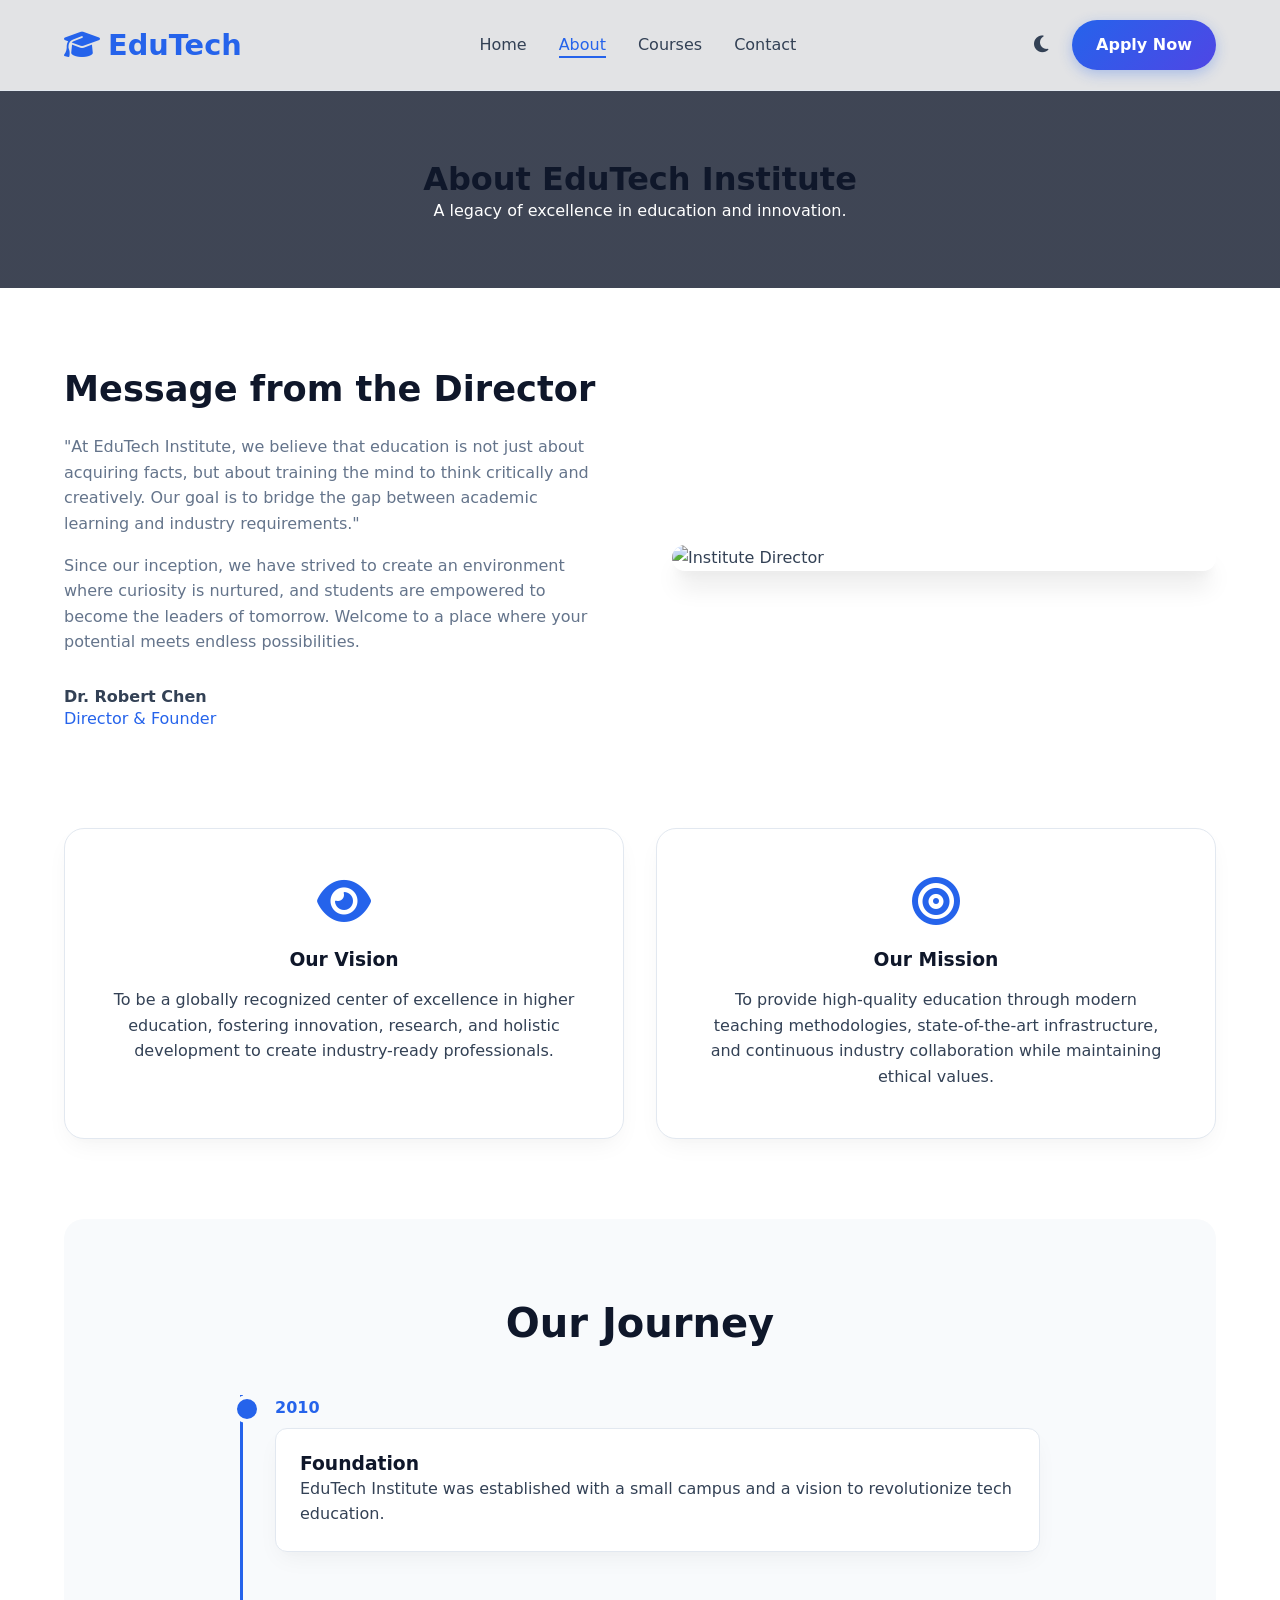
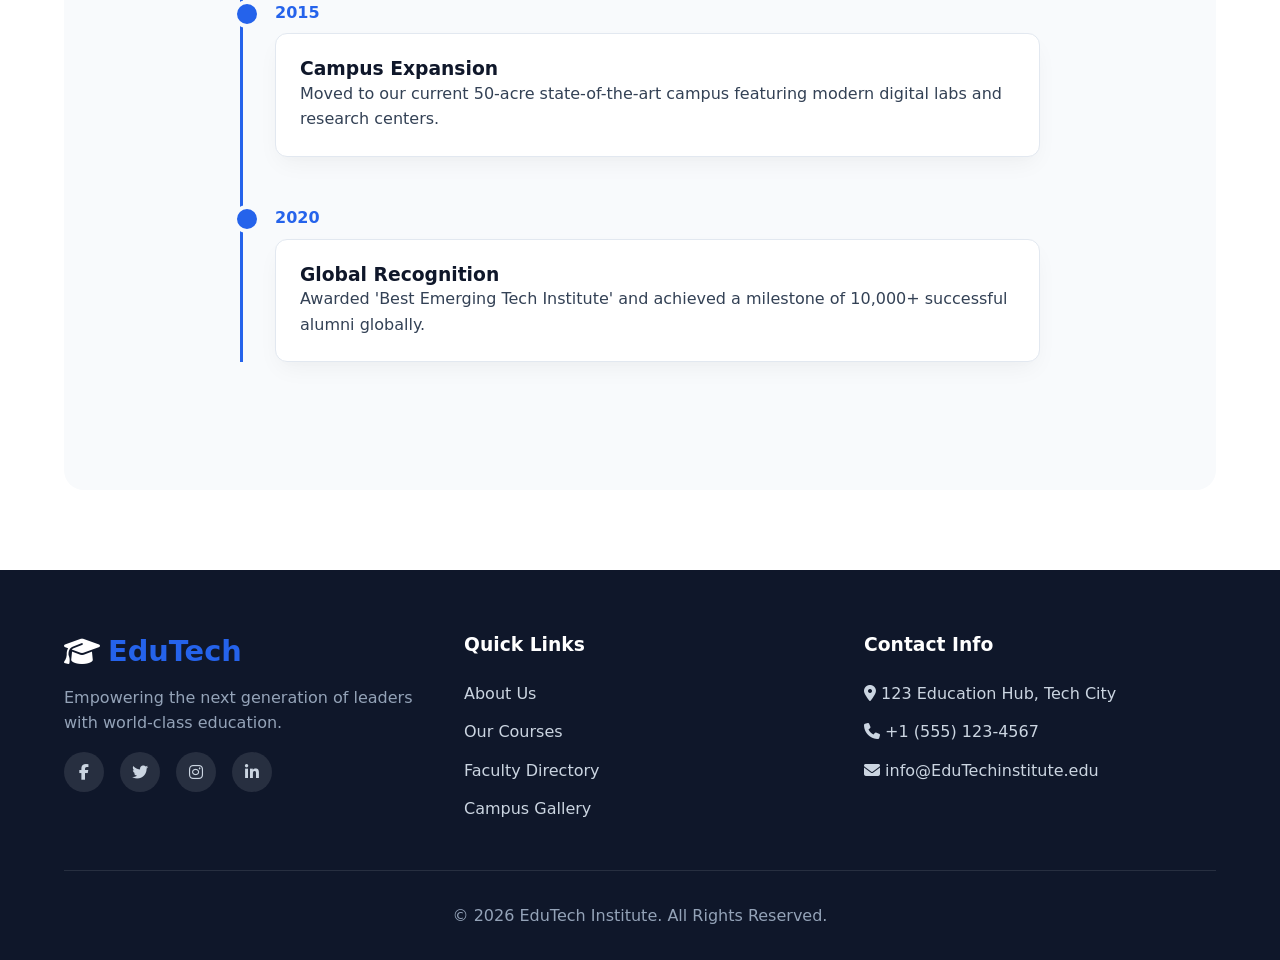
==== commit f6b64784: "Fix formatting issues in about.html" ====
--- a/about.html
+++ b/about.html
@@ -89,7 +89,6 @@
             <li><a href="index.html">Home</a></li>
             <li><a href="about.html">About</a></li>
             <li><a href="courses.html">Courses</a></li>
-            <li><a href="faculty.html">Faculty</a></li>
             <li><a href="contact.html">Contact</a></li>
         </ul>
         <div class="nav-actions">
@@ -197,7 +196,6 @@
             <p>&copy; 2026 EduTech Institute. All Rights Reserved.</p>
         </div>
     </footer>
-
     <script src="script.js"></script>
 </body>
 </html>
